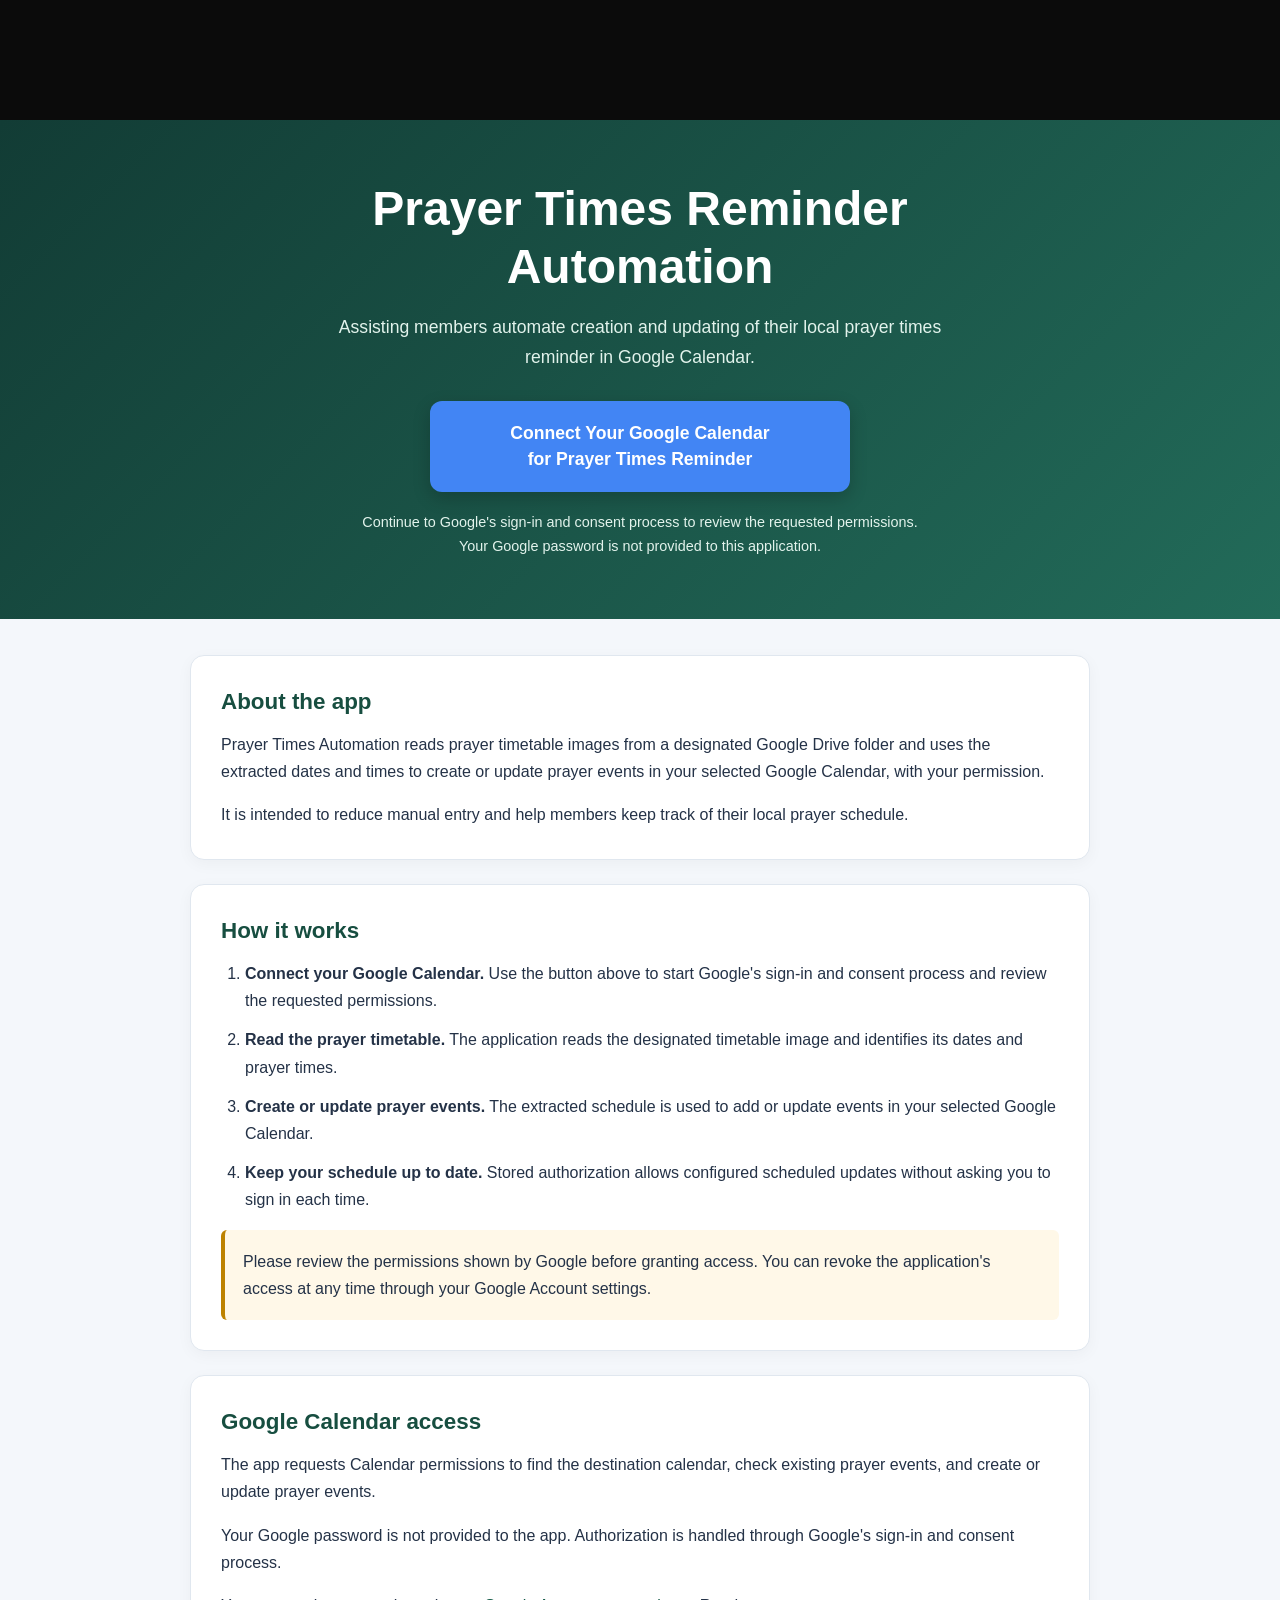
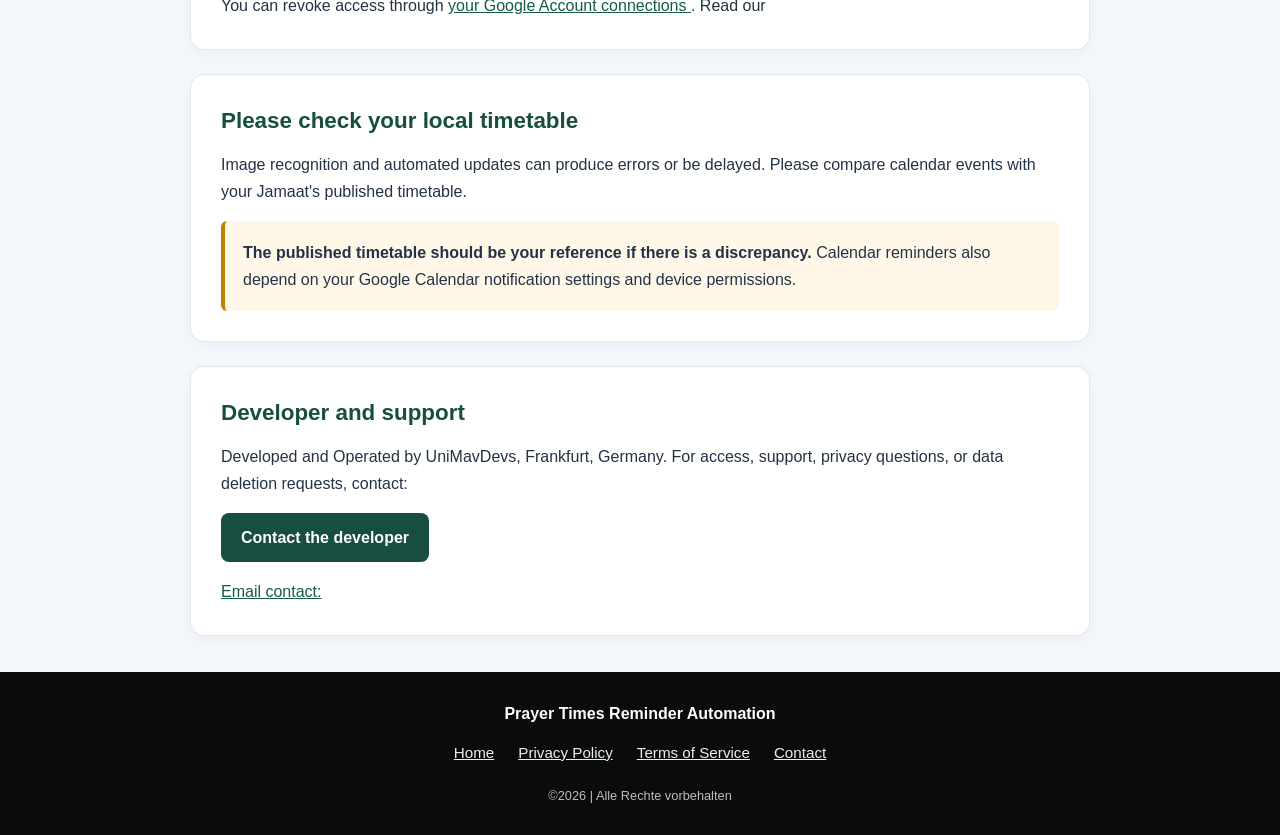
==== index.html @ 065326e6 "Update index.html" ====
<!DOCTYPE html>
<html lang="en">
<head>
  <!-- Google Tag Manager -->
<script>(function(w,d,s,l,i){w[l]=w[l]||[];w[l].push({'gtm.start':
new Date().getTime(),event:'gtm.js'});var f=d.getElementsByTagName(s)[0],
j=d.createElement(s),dl=l!='dataLayer'?'&l='+l:'';j.async=true;j.src=
'https://www.googletagmanager.com/gtm.js?id='+i+dl;f.parentNode.insertBefore(j,f);
})(window,document,'script','dataLayer','GTM-NX9959X5');</script>
<!-- End Google Tag Manager -->
  <!-- Google tag (gtag.js) -->
<script async src="https://www.googletagmanager.com/gtag/js?id=G-6BWE5ZVMV1"></script>
<script>
  window.dataLayer = window.dataLayer || [];
  function gtag(){dataLayer.push(arguments);}
  gtag('js', new Date());

  gtag('config', 'G-6BWE5ZVMV1');
</script>
  <meta charset="UTF-8">
  <meta name="google-site-verification" content="02HtRA6zKpCPKp7ePhOaTb_LLYNVPuCN4PmkBNg9Kcs" />
  <meta name="viewport" content="width=device-width, initial-scale=1">
  <meta
    name="description"
    content="Prayer Times Automation helps Jamaat Ahmadiyya members add prayer timetable events to Google Calendar."
  >

  <title>Prayer Times Reminder Automation</title>

  <style>
    :root {
      --background: #f4f7fb;
      --surface: #ffffff;
      --text: #243247;
      --muted: #586579;
      --green: #174e40;
      --blue: #4285f4;
      --border: #e0e7ef;
    }

    * {
      box-sizing: border-box;
    }

/* Hide header text and logo */
.site-header .header-title,
.site-header .header-logo {
    visibility: hidden !important;
}
    
    body {
      margin: 0;
      min-height: 100vh;
      display: flex;
      flex-direction: column;
      background: var(--background);
      color: var(--text);
      font-family: Arial, Helvetica, sans-serif;
      line-height: 1.7;
    }

    a {
      color: #155b48;
      overflow-wrap: anywhere;
    }

    a:hover {
      text-decoration-thickness: 2px;
    }

    a:focus-visible {
      outline: 3px solid #bd8200;
      outline-offset: 5px;
    }

    .skip-link {
      position: absolute;
      top: -100px;
      left: 16px;
      z-index: 10;
      padding: 10px 16px;
      background: white;
      color: black;
    }

    .skip-link:focus {
      top: 12px;
    }

    /* Organization header */
    .site-header {
      width: 100%;
      background: #0b0b0b;
      color: white;
      box-sizing: border-box;
    }

    .header-inner {
      width: 100%;
      max-width: 1100px;
      min-height: 120px;
      margin: 0 auto;
      padding: 24px;
      box-sizing: border-box;
      display: flex;
      align-items: center;
      gap: 20px;
    }

    .header-logo {
      display: block;
      max-width: 75%;
      height: auto;
      max-height: 57px;
      object-fit: contain;
      flex-shrink: 0;
    }

    .header-title {
      flex: 1;
      min-width: 0;
      font-size: clamp(1.15rem, 3vw, 1.75rem);
      font-weight: 600;
      line-height: 1.25;
      white-space: normal;
      overflow-wrap: anywhere;
    }

    /* Mobile header: logo and title side by side */
@media (max-width: 480px) {
  .header-inner {
    display: flex;
    flex-direction: row;
    flex-wrap: nowrap;
    align-items: center;
    justify-content: flex-start;
    width: 100%;
    max-width: 100%;
    min-height: 90px;
    margin: 0 auto;
    padding: 12px 8px;
    box-sizing: border-box;
    gap: 10px;
  }

.header-logo {
  display: block;
  flex: 0 1 37%;
  min-width: 0;
  max-width: 320px;
  height: auto;
  max-height: 148px;
  margin: 0;
  object-fit: contain;
  object-position: left center;
}


  .header-title {
    flex: 1 1 0;
    width: auto;
    min-width: 0;
    margin: 0;
    padding: 0;
    font-size: clamp(17px, 3.3vw, 15px);
    font-weight: 600;
    line-height: 1.3;
    text-align: left;
    white-space: normal;
    overflow-wrap: anywhere;
  }
}

    
    main {
      flex: 1;
      width: 100%;
    }

    /* App introduction and connection button */
    .hero {
      padding: 60px 20px;
      text-align: center;
      color: white;
      background: linear-gradient(135deg, #123c35, #226b59);
    }

    .hero-inner {
      max-width: 760px;
      margin: 0 auto;
    }

    .hero h1 {
      margin: 0 0 18px;
      font-size: clamp(2rem, 6vw, 3rem);
      line-height: 1.2;
    }

    .hero-description {
      max-width: 650px;
      margin: 0 auto 28px;
      font-size: 1.1rem;
      color: #e2f3ec;
    }

    .connect-btn {
      display: inline-block;
      width: min(420px, 100%);
      padding: 19px 24px;
      border-radius: 12px;
      background: var(--blue);
      color: white;
      font-size: 1.1rem;
      font-weight: bold;
      line-height: 1.5;
      text-decoration: none;
      box-shadow: 0 6px 18px rgb(0 0 0 / 20%);
      transition: background 0.2s ease, transform 0.2s ease;
    }

    .connect-btn:hover {
      background: #3367d6;
      transform: translateY(-2px);
    }

    .connection-note {
      max-width: 580px;
      margin: 18px auto 0;
      font-size: 0.9rem;
      color: #e2f3ec;
    }

    .hero-links {
      margin: 12px 0 0;
      display: flex;
      flex-wrap: wrap;
      justify-content: center;
      gap: 10px 24px;
    }

    .hero-links a {
      color: white;
      font-size: 0.9rem;
    }

    /* App information */
    .content {
      width: min(940px, 100%);
      margin: 0 auto;
      padding: 36px 20px;
    }

    .info-card {
      margin-bottom: 24px;
      padding: 30px;
      background: var(--surface);
      border: 1px solid var(--border);
      border-radius: 14px;
      box-shadow: 0 4px 16px rgb(0 0 0 / 4%);
    }

    .info-card:last-child {
      margin-bottom: 0;
    }

    h2 {
      margin: 0 0 14px;
      color: var(--green);
      font-size: 1.4rem;
      line-height: 1.4;
    }

    p {
      margin: 0 0 16px;
    }

    p:last-child {
      margin-bottom: 0;
    }

    ol,
    ul {
      padding-left: 24px;
      margin: 0 0 16px;
    }

    li {
      margin-bottom: 12px;
    }

    li:last-child {
      margin-bottom: 0;
    }

    .notice {
      padding: 18px;
      border-left: 4px solid #bd8200;
      border-radius: 6px;
      background: #fff8e8;
    }

    .support-btn {
      display: inline-block;
      margin-bottom: 16px;
      padding: 11px 20px;
      border-radius: 8px;
      background: var(--green);
      color: white;
      font-weight: bold;
      text-decoration: none;
    }

    .support-btn:hover {
      background: #103c31;
    }

    /* Single combined footer */
    .site-footer {
      width: 100%;
      padding: 28px 20px;
      background: #0b0b0b;
      color: #bdbdbd;
      text-align: center;
    }

    .footer-inner {
      max-width: 1100px;
      margin: 0 auto;
    }

    .footer-app-name {
      margin: 0 0 12px;
      color: white;
      font-weight: bold;
    }

    .footer-links {
      display: flex;
      flex-wrap: wrap;
      justify-content: center;
      gap: 10px 24px;
      margin-bottom: 20px;
    }

    .footer-links a {
      color: #e2f3ec;
      font-size: 0.95rem;
    }

    .footer-text {
      margin: 0;
      font-size: 0.8rem;
    }

    @media (max-width: 480px) {
      .header-inner {
        min-height: 100px;
        padding: 20px 16px;
        gap: 14px;
      }

      .header-logo {
        height: 58px;
        max-width: 37%;
      }

      .hero {
        padding: 42px 20px;
      }

      .content {
        padding: 24px 16px;
      }

      .info-card {
        padding: 22px;
      }

      .connect-btn {
        font-size: 1rem;
        padding: 17px 18px;
      }
    }

    @media (prefers-reduced-motion: reduce) {
      .connect-btn {
        transition: none;
      }

      .connect-btn:hover {
        transform: none;
      }
    }
  </style>
</head>

<body>
<!-- Google Tag Manager (noscript) -->
<noscript><iframe src="https://www.googletagmanager.com/ns.html?id=GTM-NX9959X5"
height="0" width="0" style="display:none;visibility:hidden"></iframe></noscript>
<!-- End Google Tag Manager (noscript) -->
  
  <a class="skip-link" href="#main-content">Skip to main content</a>

  <!-- ORGANIZATION HEADER -->
  <header class="site-header">
    <div class="header-inner">
      <img src="https://akprj.github.io/PrayerTimesAutomation/images/logo.png"
     alt="Ahmadiyya Muslim Jamaat Deutschland KdöR logo"
     class="header-logo">

      <div class="header-title">
        Ahmadiyya Muslim Jamaat<br>
        Deutschland Kdör
      </div>
    </div>
  </header>

  <main id="main-content">

    <!-- APP TITLE AND GOOGLE CONNECTION -->
    <section class="hero" aria-labelledby="app-title">
      <div class="hero-inner">
        <h1 id="app-title">Prayer Times Reminder Automation</h1>

        <p class="hero-description">
          Assisting  members automate creation and updating of their local prayer
          times reminder in Google Calendar.
        </p>

 <a href="https://prayertimingsautomation.onrender.com/connect_google"       
 class="connect-btn">
          Connect Your Google Calendar<br>
          for Prayer Times Reminder
        </a>

        <p class="connection-note">
          Continue to Google's sign-in and consent process to review
          the requested permissions. Your Google password is not
          provided to this application.
        </p>
      </div>
    </section>

    <!-- APPLICATION DETAILS -->
    <div class="content">

      <section class="info-card" aria-labelledby="about-title">
        <h2 id="about-title">About the app</h2>

        <p>
          Prayer Times Automation reads prayer timetable images from
          a designated Google Drive folder and uses the extracted
          dates and times to create or update prayer events in your
          selected Google Calendar, with your permission.
        </p>

        <p>
          It is intended to reduce manual entry and help members keep
          track of their local prayer schedule.
        </p>
      </section>

      <section class="info-card" aria-labelledby="how-title">
        <h2 id="how-title">How it works</h2>

        <ol>
          <li>
            <strong>Connect your Google Calendar.</strong>
            Use the button above to start Google's sign-in and
            consent process and review the requested permissions.
          </li>

          <li>
            <strong>Read the prayer timetable.</strong>
            The application reads the designated timetable image
            and identifies its dates and prayer times.
          </li>

          <li>
            <strong>Create or update prayer events.</strong>
            The extracted schedule is used to add or update events
            in your selected Google Calendar.
          </li>

          <li>
            <strong>Keep your schedule up to date.</strong>
            Stored authorization allows configured scheduled updates
            without asking you to sign in each time.
          </li>
        </ol>

        <p class="notice">
          Please review the permissions shown by Google before
          granting access. You can revoke the application's access
          at any time through your Google Account settings.
        </p>
      </section>

      <section class="info-card" aria-labelledby="access-title">
        <h2 id="access-title">Google Calendar access</h2>

        <p>
          The app requests Calendar permissions to find the
          destination calendar, check existing prayer events, and
          create or update prayer events.
        </p>

        <p>
          Your Google password is not provided to the app.
          Authorization is handled through Google's sign-in and
          consent process.
        </p>

        <p>
          You can revoke access through
          <a href="https://myaccount.google.com/connections">
            your Google Account connections
          </a>.
          Read our
        </p>
      </section>

      <section class="info-card" aria-labelledby="check-title">
        <h2 id="check-title">Please check your local timetable</h2>

        <p>
          Image recognition and automated updates can produce errors
          or be delayed. Please compare calendar events with your
          Jamaat's published timetable.
        </p>

        <p class="notice">
          <strong>
            The published timetable should be your reference if
            there is a discrepancy.
          </strong>
          Calendar reminders also depend on your Google Calendar
          notification settings and device permissions.
        </p>
      </section>

      <section class="info-card" aria-labelledby="support-title">
        <h2 id="support-title">Developer and support</h2>

        <p>
          Developed and Operated by UniMavDevs, Frankfurt, Germany. For access, support, privacy
          questions, or data deletion requests, contact:
        </p>

        <a
          class="support-btn"
          href="mailto:"
        >
          Contact the developer
        </a>

        <p>
          <a href="mailto:">
            Email contact: 
          </a>
        </p>
      </section>

    </div>
  </main>

  <!-- COMBINED FOOTER -->
  <footer class="site-footer">
    <div class="footer-inner">
      <p class="footer-app-name">Prayer Times Reminder Automation</p>

      <nav class="footer-links" aria-label="Footer navigation">
        <a href="https://akprj.github.io/PrayerTimesAutomation/">Home</a>
        
        <a href="https://akprj.github.io/PrayerTimesAutomation/privacy.html">
          Privacy Policy
        </a>
        <a href="https://akprj.github.io/PrayerTimesAutomation/terms.html">
          Terms of Service
        </a>
        <a href="mailto:">Contact</a>
      </nav>

      <p class="footer-text">
        &copy;<span id="current-year"></span> <!--|
        Ahmadiyya Muslim Jamaat Deutschland Kdör -->| 
        Alle Rechte vorbehalten
      </p>
    </div>
  </footer>
  <script>
    document.getElementById("current-year").textContent =
      new Date().getFullYear();
  </script>
</body>
</html>
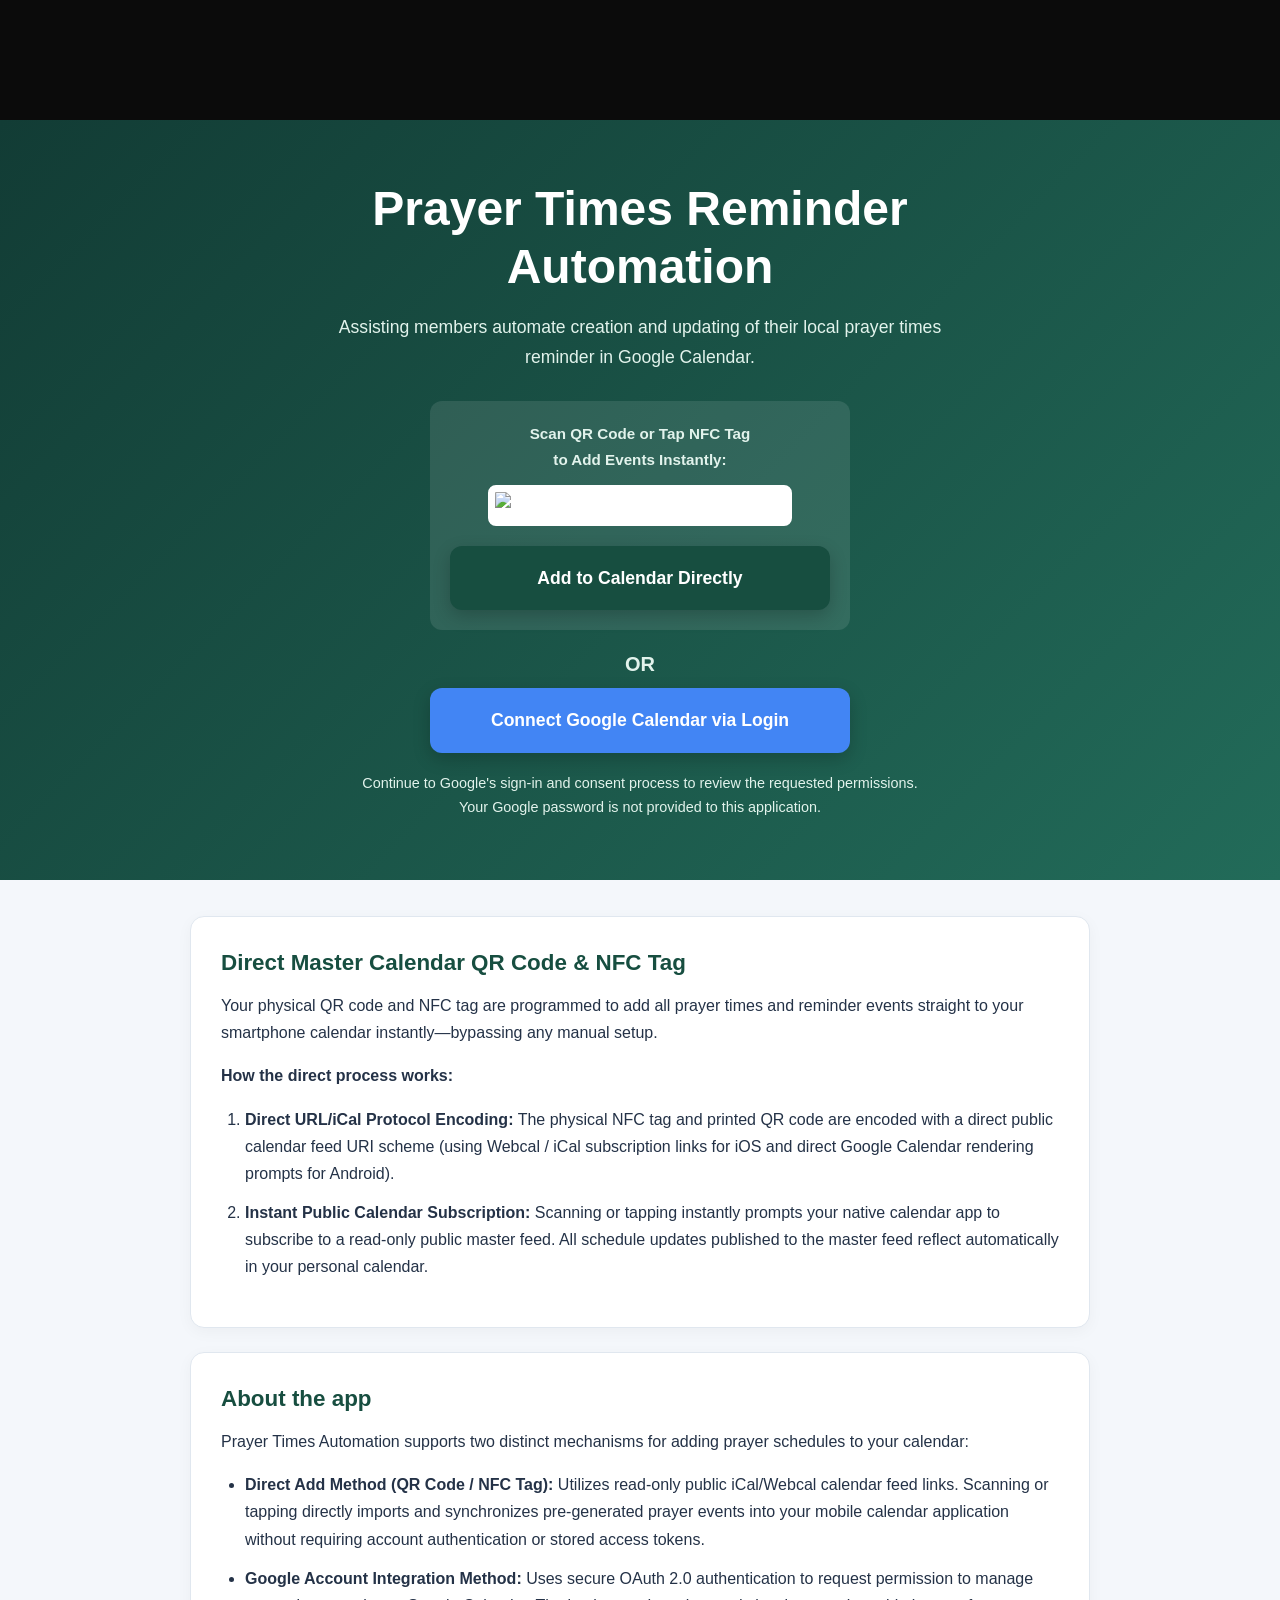
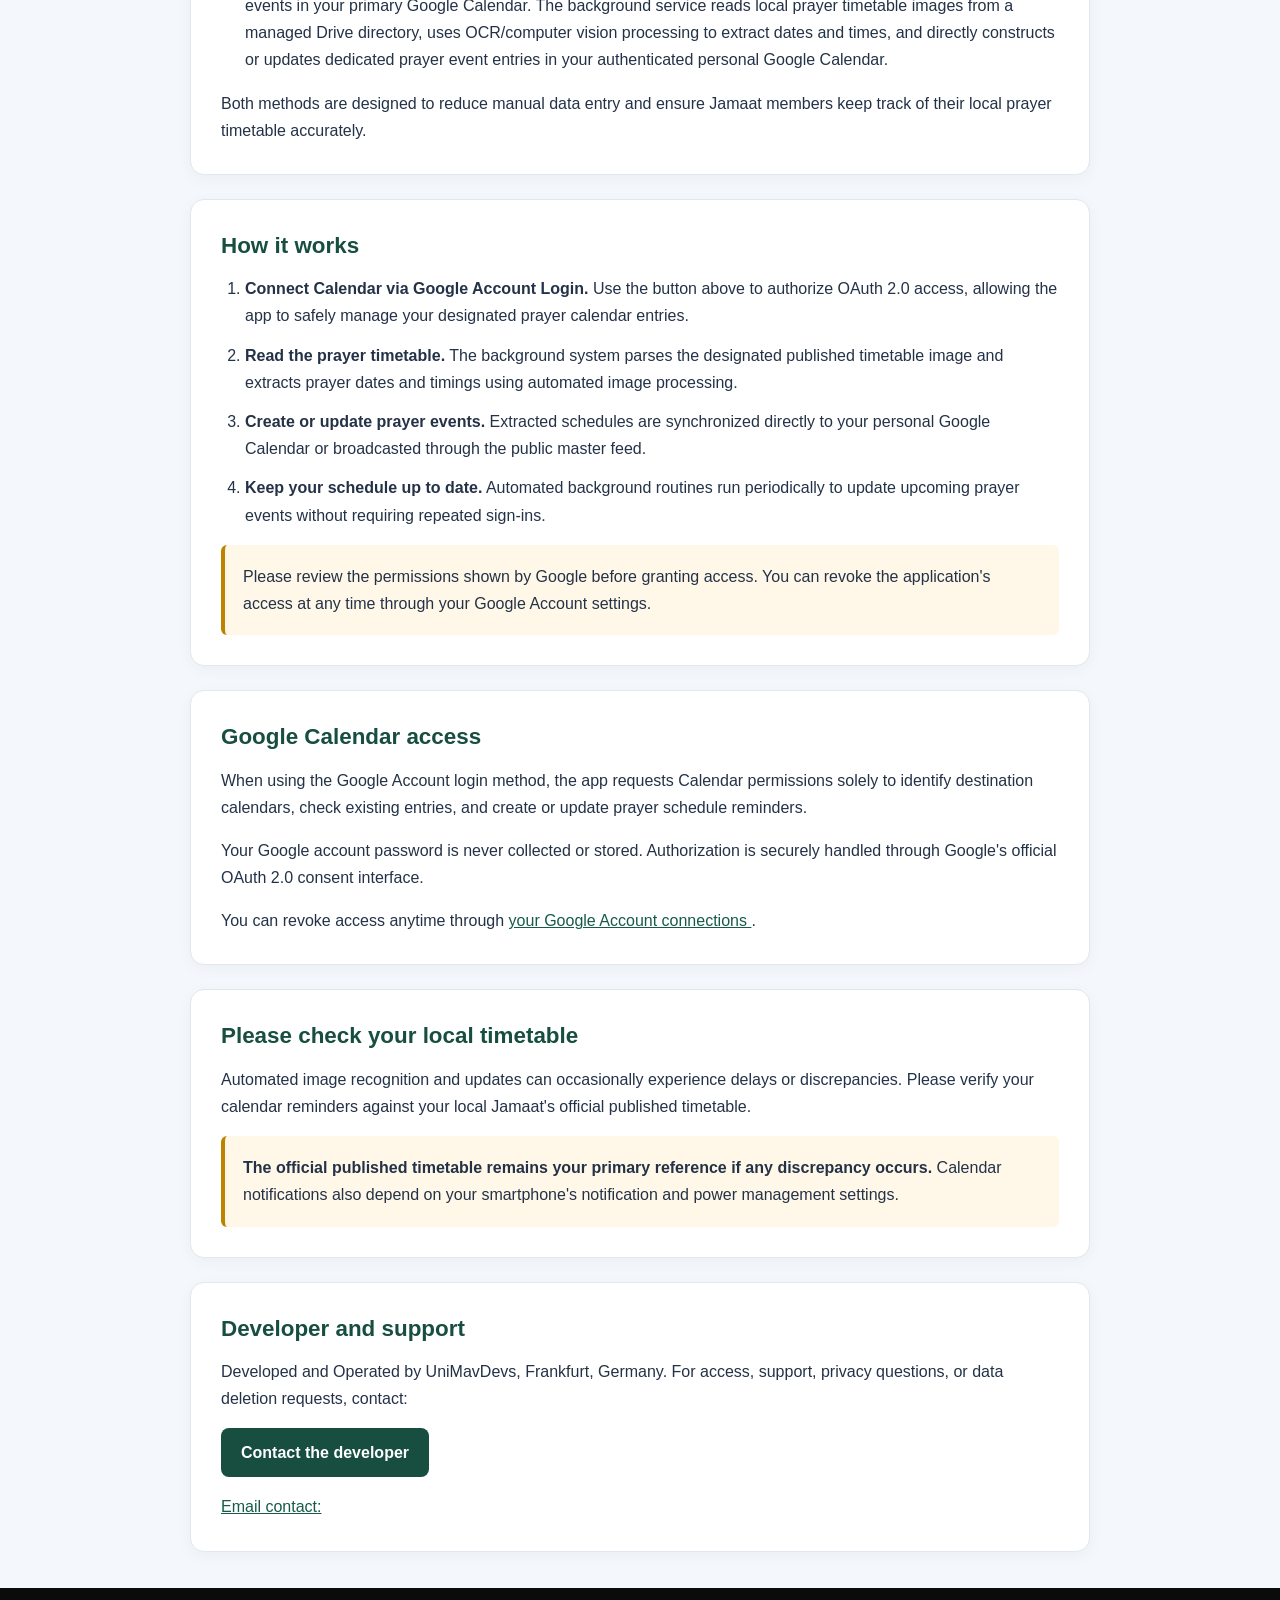
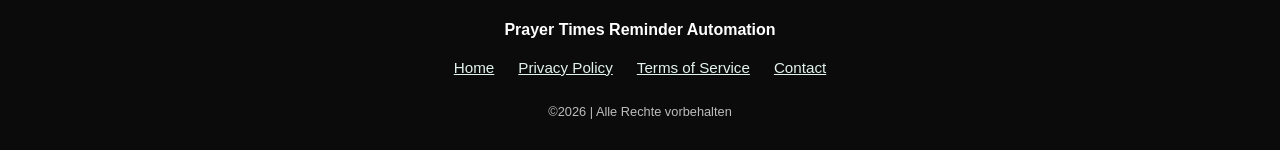
==== commit 97b6c4ba: "project changes" ====
--- a/index.html
+++ b/index.html
@@ -394,6 +394,9 @@
   </style>
 </head>
 
+
+
+
 <body>
 <!-- Google Tag Manager (noscript) -->
 <noscript><iframe src="https://www.googletagmanager.com/ns.html?id=GTM-NX9959X5"
@@ -416,7 +419,10 @@
     </div>
   </header>
 
-  <main id="main-content">
+
+
+
+<main id="main-content">
 
     <!-- APP TITLE AND GOOGLE CONNECTION -->
     <section class="hero" aria-labelledby="app-title">
@@ -424,14 +430,34 @@
         <h1 id="app-title">Prayer Times Reminder Automation</h1>
 
         <p class="hero-description">
-          Assisting  members automate creation and updating of their local prayer
+          Assisting members automate creation and updating of their local prayer
           times reminder in Google Calendar.
         </p>
 
- <a href="https://prayertimingsautomation.onrender.com/connect_google"       
- class="connect-btn">
-          Connect Your Google Calendar<br>
-          for Prayer Times Reminder
+        <!-- QR Code / NFC Tag & Direct Add Button -->
+        <div style="background: rgba(255, 255, 255, 0.1); padding: 20px; border-radius: 12px; margin: 20px auto; max-width: 420px;">
+          <p style="color: #e2f3ec; font-size: 0.95rem; margin-bottom: 12px; font-weight: bold;">
+            Scan QR Code or Tap NFC Tag <br>to Add Events Instantly:
+          </p>
+          <img src="https://api.qrserver.com/v1/create-qr-code/?size=160x160&data=https://calendar.google.com/calendar/render?cid=65f778738493e607fa239b0dfa04feec949967a498235db007174fc672e0ffae@group.calendar.google.com" 
+               alt="Direct Calendar Subscription QR Code" 
+               style="border: 3px solid white; border-radius: 8px; padding: 4px; background: white; display: inline-block; margin-bottom: 10px;">
+          <div style="margin-top: 10px;">
+            <a href="https://calendar.google.com/calendar/render?cid=65f778738493e607fa239b0dfa04feec949967a498235db007174fc672e0ffae@group.calendar.google.com" 
+               target="_blank" 
+               rel="noopener" 
+               class="connect-btn" 
+               style="background: var(--green); display: inline-block; width: 100%; box-sizing: border-box; text-decoration: none;">
+              Add to Calendar Directly
+            </a>
+          </div>
+        </div>
+
+<h2 style="color: #e2f3ec; font-size: 1.25rem; margin-top: 20px; margin-bottom: 10px;"> OR </h2>
+        <!-- Google Account Login Connection Button -->
+        <a href="https://prayertimingsautomation.onrender.com/connect_google" 
+           class="connect-btn">
+          Connect Google Calendar via Login
         </a>
 
         <p class="connection-note">
@@ -445,19 +471,45 @@
     <!-- APPLICATION DETAILS -->
     <div class="content">
 
+      <!-- MASTER CALENDAR DIRECT QR CODE & NFC TAG EXPLANATION -->
+      <section class="info-card" aria-labelledby="nfc-qr-title">
+        <h2 id="nfc-qr-title">Direct Master Calendar QR Code & NFC Tag</h2>
+
+        <p>
+          Your physical QR code and NFC tag are programmed to add all prayer times and reminder events straight to your smartphone calendar instantly—bypassing any manual setup.
+        </p>
+
+        <p>
+          <strong>How the direct process works:</strong>
+        </p>
+        <ol>
+          <li>
+            <strong>Direct URL/iCal Protocol Encoding:</strong> The physical NFC tag and printed QR code are encoded with a direct public calendar feed URI scheme (using Webcal / iCal subscription links for iOS and direct Google Calendar rendering prompts for Android).
+          </li>
+          <li>
+            <strong>Instant Public Calendar Subscription:</strong> Scanning or tapping instantly prompts your native calendar app to subscribe to a read-only public master feed. All schedule updates published to the master feed reflect automatically in your personal calendar.
+          </li>
+        </ol>
+      </section>
+
       <section class="info-card" aria-labelledby="about-title">
         <h2 id="about-title">About the app</h2>
 
         <p>
-          Prayer Times Automation reads prayer timetable images from
-          a designated Google Drive folder and uses the extracted
-          dates and times to create or update prayer events in your
-          selected Google Calendar, with your permission.
-        </p>
-
-        <p>
-          It is intended to reduce manual entry and help members keep
-          track of their local prayer schedule.
+          Prayer Times Automation supports two distinct mechanisms for adding prayer schedules to your calendar:
+        </p>
+
+        <ul>
+          <li>
+            <strong>Direct Add Method (QR Code / NFC Tag):</strong> Utilizes read-only public iCal/Webcal calendar feed links. Scanning or tapping directly imports and synchronizes pre-generated prayer events into your mobile calendar application without requiring account authentication or stored access tokens.
+          </li>
+          <li>
+            <strong>Google Account Integration Method:</strong> Uses secure OAuth 2.0 authentication to request permission to manage events in your primary Google Calendar. The background service reads local prayer timetable images from a managed Drive directory, uses OCR/computer vision processing to extract dates and times, and directly constructs or updates dedicated prayer event entries in your authenticated personal Google Calendar.
+          </li>
+        </ul>
+
+        <p>
+          Both methods are designed to reduce manual data entry and ensure Jamaat members keep track of their local prayer timetable accurately.
         </p>
       </section>
 
@@ -466,27 +518,23 @@
 
         <ol>
           <li>
-            <strong>Connect your Google Calendar.</strong>
-            Use the button above to start Google's sign-in and
-            consent process and review the requested permissions.
+            <strong>Connect Calendar via Google Account Login.</strong>
+            Use the button above to authorize OAuth 2.0 access, allowing the app to safely manage your designated prayer calendar entries.
           </li>
 
           <li>
             <strong>Read the prayer timetable.</strong>
-            The application reads the designated timetable image
-            and identifies its dates and prayer times.
+            The background system parses the designated published timetable image and extracts prayer dates and timings using automated image processing.
           </li>
 
           <li>
             <strong>Create or update prayer events.</strong>
-            The extracted schedule is used to add or update events
-            in your selected Google Calendar.
+            Extracted schedules are synchronized directly to your personal Google Calendar or broadcasted through the public master feed.
           </li>
 
           <li>
             <strong>Keep your schedule up to date.</strong>
-            Stored authorization allows configured scheduled updates
-            without asking you to sign in each time.
+            Automated background routines run periodically to update upcoming prayer events without requiring repeated sign-ins.
           </li>
         </ol>
 
@@ -501,23 +549,19 @@
         <h2 id="access-title">Google Calendar access</h2>
 
         <p>
-          The app requests Calendar permissions to find the
-          destination calendar, check existing prayer events, and
-          create or update prayer events.
-        </p>
-
-        <p>
-          Your Google password is not provided to the app.
-          Authorization is handled through Google's sign-in and
-          consent process.
-        </p>
-
-        <p>
-          You can revoke access through
+          When using the Google Account login method, the app requests Calendar permissions solely to identify destination calendars, check existing entries, and create or update prayer schedule reminders.
+        </p>
+
+        <p>
+          Your Google account password is never collected or stored.
+          Authorization is securely handled through Google's official OAuth 2.0 consent interface.
+        </p>
+
+        <p>
+          You can revoke access anytime through
           <a href="https://myaccount.google.com/connections">
             your Google Account connections
           </a>.
-          Read our
         </p>
       </section>
 
@@ -525,18 +569,14 @@
         <h2 id="check-title">Please check your local timetable</h2>
 
         <p>
-          Image recognition and automated updates can produce errors
-          or be delayed. Please compare calendar events with your
-          Jamaat's published timetable.
+          Automated image recognition and updates can occasionally experience delays or discrepancies. Please verify your calendar reminders against your local Jamaat's official published timetable.
         </p>
 
         <p class="notice">
           <strong>
-            The published timetable should be your reference if
-            there is a discrepancy.
+            The official published timetable remains your primary reference if any discrepancy occurs.
           </strong>
-          Calendar reminders also depend on your Google Calendar
-          notification settings and device permissions.
+          Calendar notifications also depend on your smartphone's notification and power management settings.
         </p>
       </section>
 
@@ -564,6 +604,18 @@
 
     </div>
   </main>
+  
+
+
+
+
+
+
+
+
+
+
+
 
   <!-- COMBINED FOOTER -->
   <footer class="site-footer">
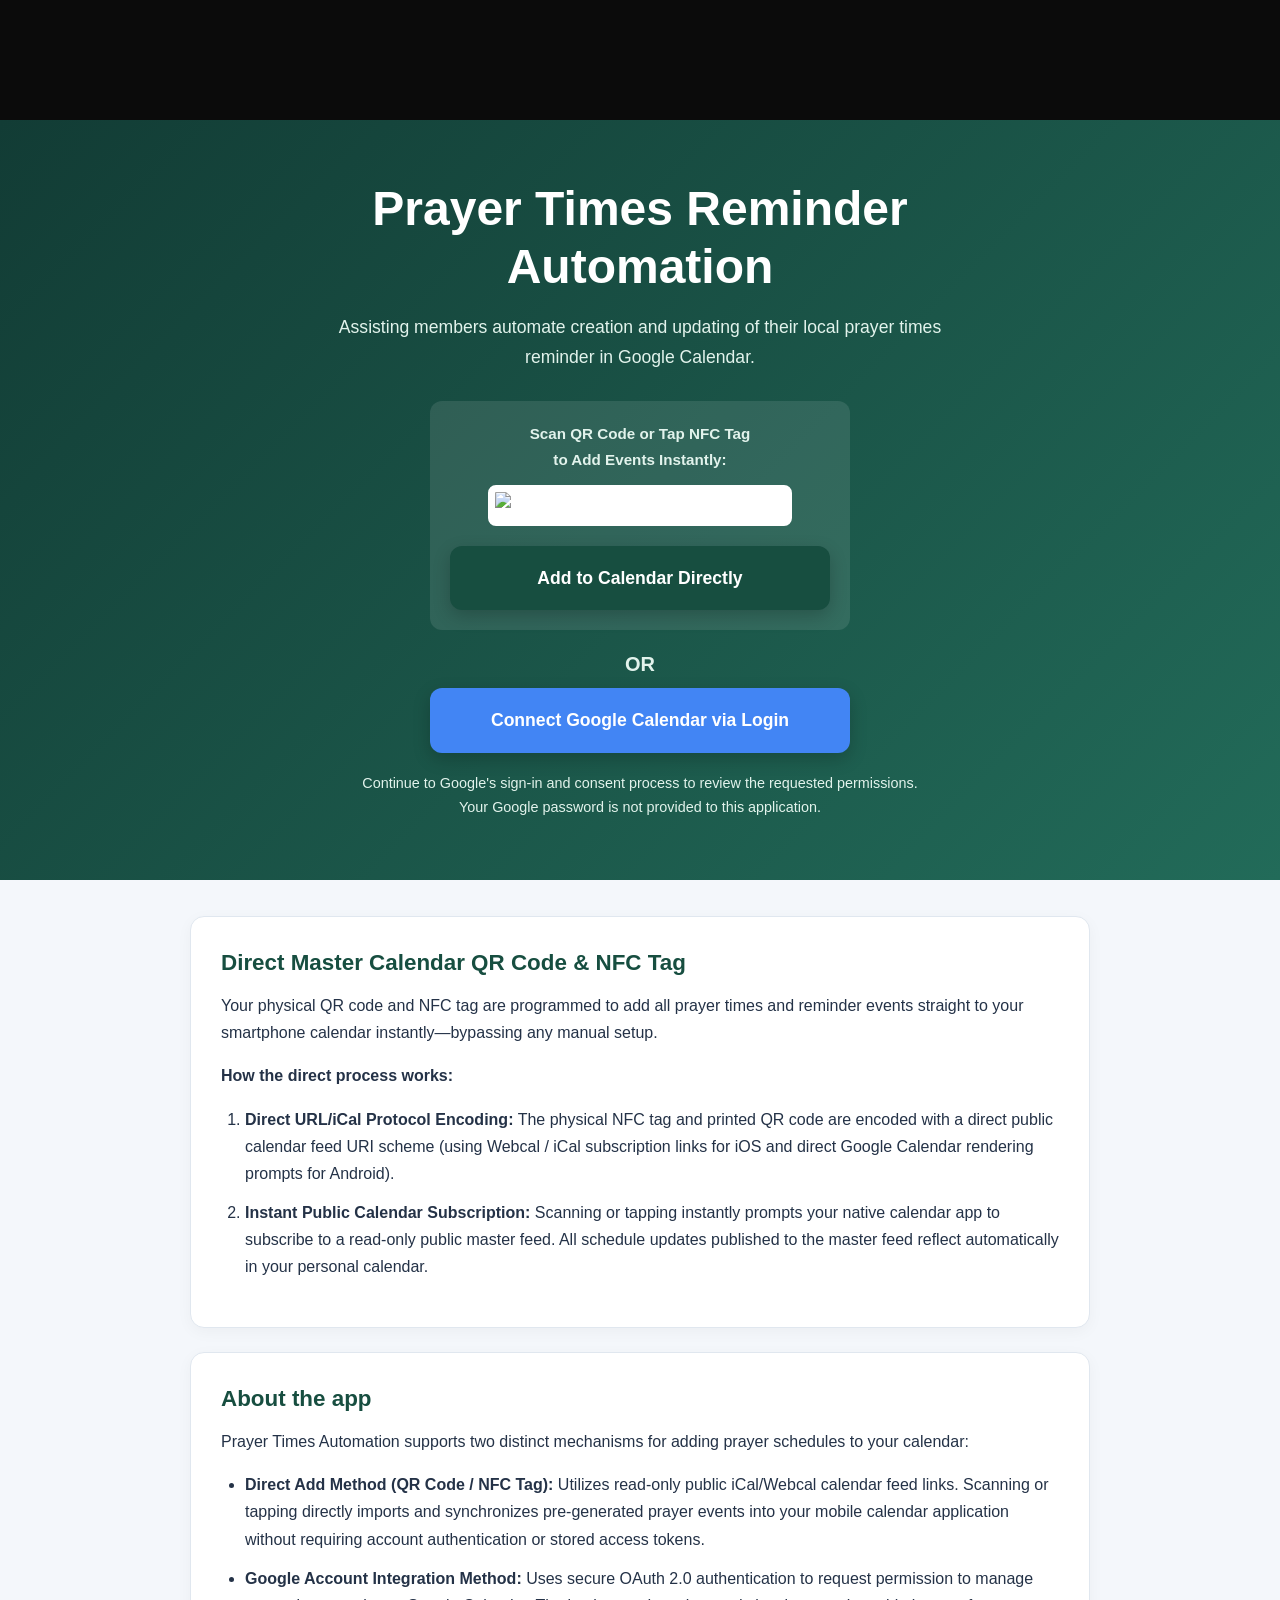
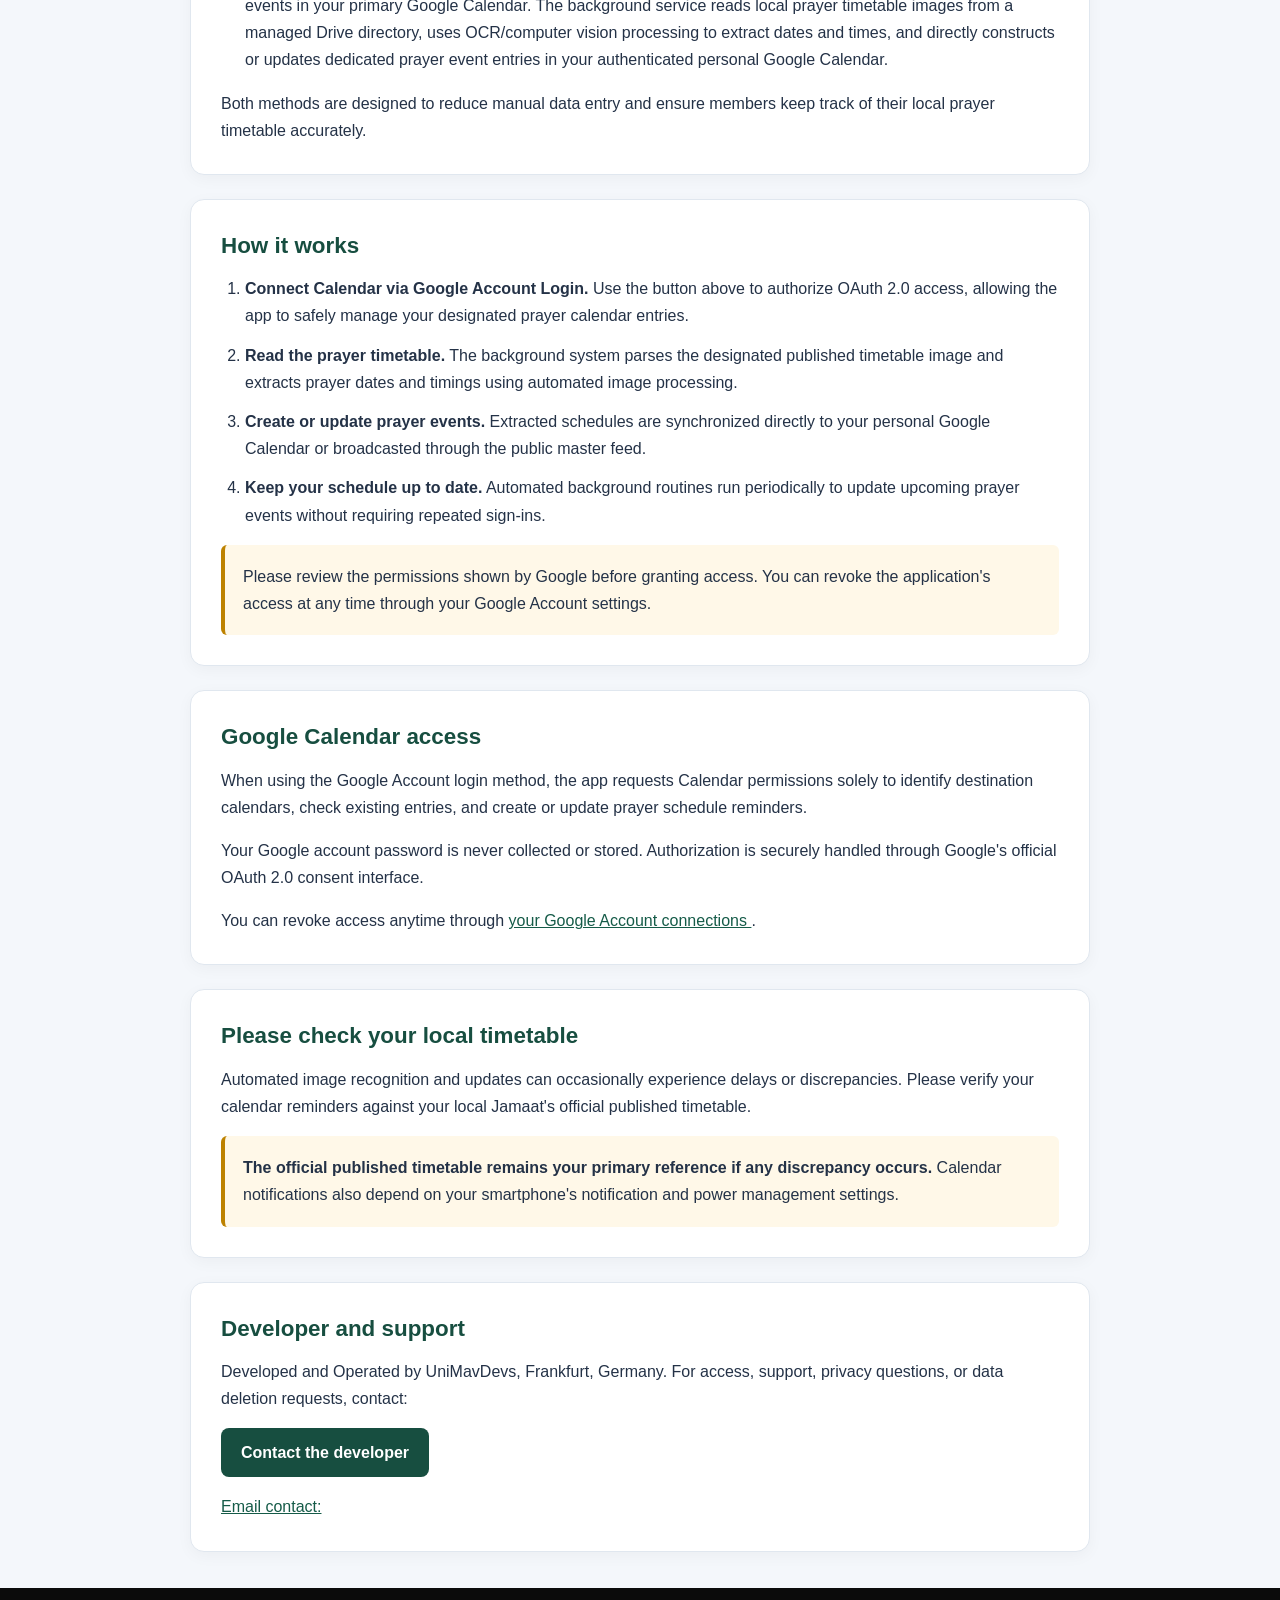
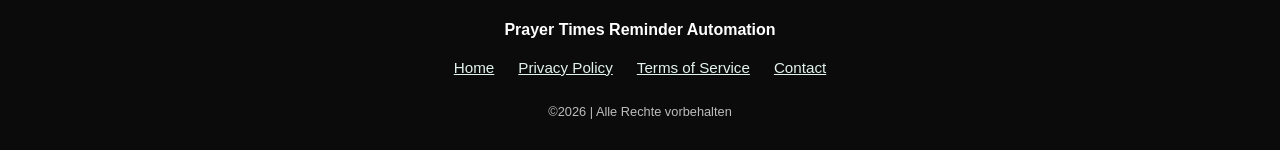
==== commit 6fd2676a: "Merge remote changes into main" ====
--- a/index.html
+++ b/index.html
@@ -22,7 +22,7 @@
   <meta name="viewport" content="width=device-width, initial-scale=1">
   <meta
     name="description"
-    content="Prayer Times Automation helps Jamaat Ahmadiyya members add prayer timetable events to Google Calendar."
+    content="Prayer Times Automation helps members add prayer timetable events to Google Calendar."
   >
 
   <title>Prayer Times Reminder Automation</title>
@@ -509,7 +509,7 @@
         </ul>
 
         <p>
-          Both methods are designed to reduce manual data entry and ensure Jamaat members keep track of their local prayer timetable accurately.
+          Both methods are designed to reduce manual data entry and ensure members keep track of their local prayer timetable accurately.
         </p>
       </section>
 
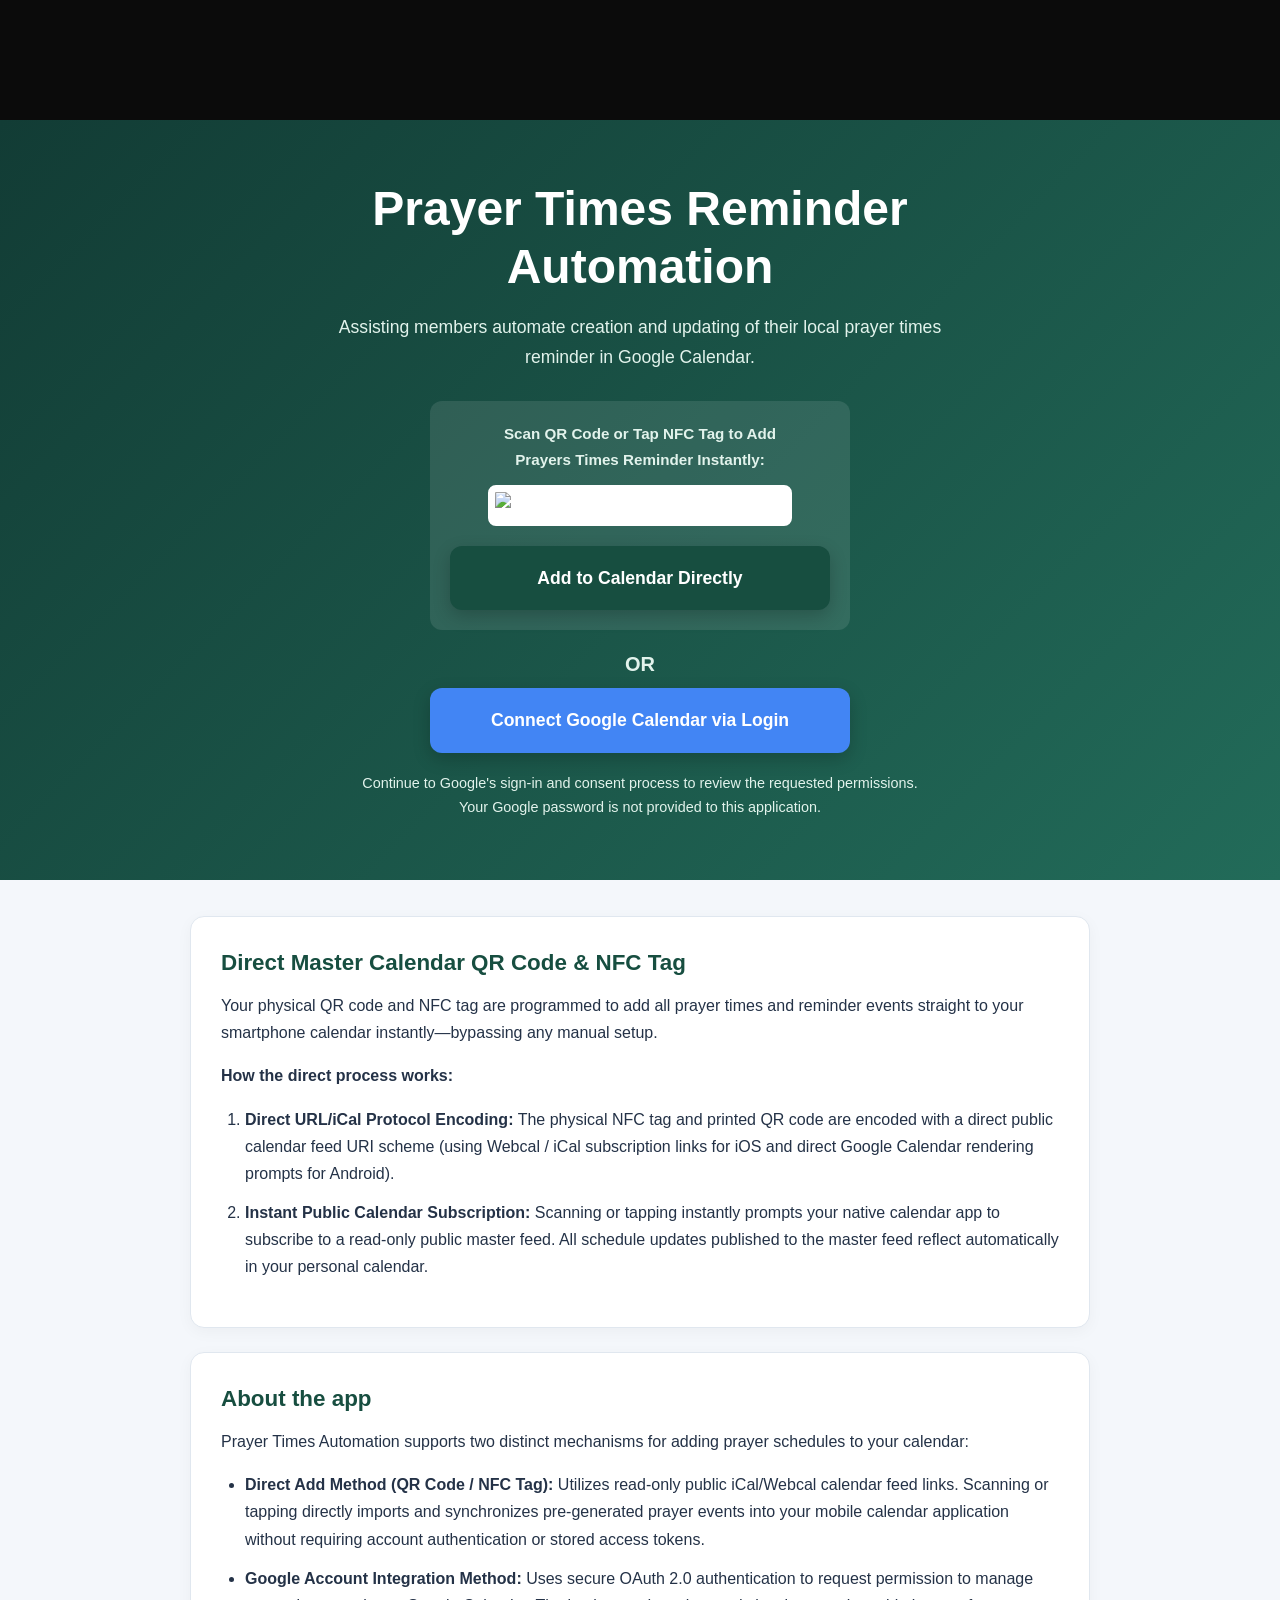
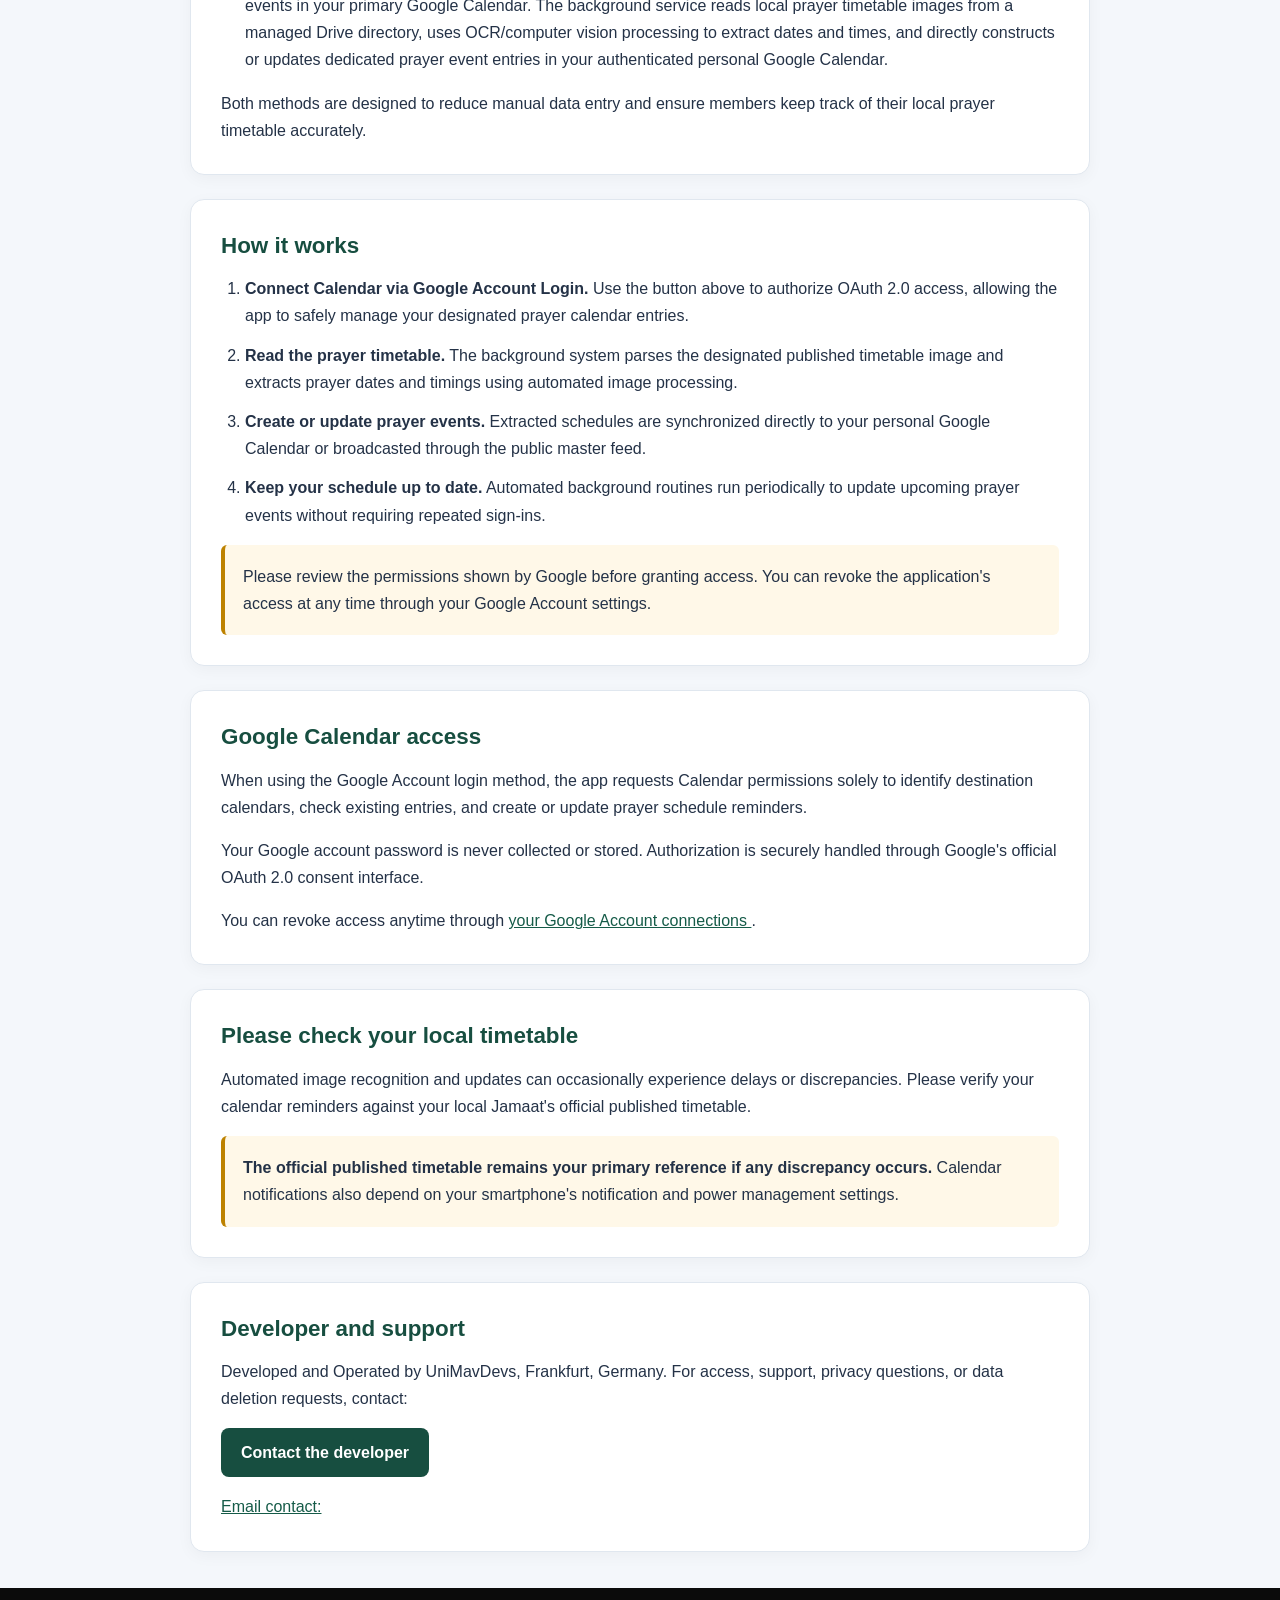
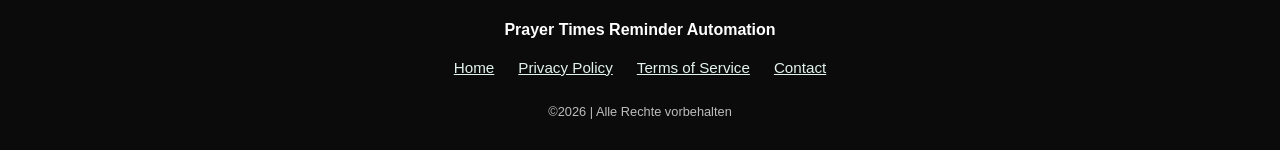
==== commit 8a9e6863: "Project Change Update" ====
--- a/index.html
+++ b/index.html
@@ -437,7 +437,7 @@
         <!-- QR Code / NFC Tag & Direct Add Button -->
         <div style="background: rgba(255, 255, 255, 0.1); padding: 20px; border-radius: 12px; margin: 20px auto; max-width: 420px;">
           <p style="color: #e2f3ec; font-size: 0.95rem; margin-bottom: 12px; font-weight: bold;">
-            Scan QR Code or Tap NFC Tag <br>to Add Events Instantly:
+            Scan QR Code or Tap NFC Tag to Add<br> Prayers Times Reminder Instantly:
           </p>
           <img src="https://api.qrserver.com/v1/create-qr-code/?size=160x160&data=https://calendar.google.com/calendar/render?cid=65f778738493e607fa239b0dfa04feec949967a498235db007174fc672e0ffae@group.calendar.google.com" 
                alt="Direct Calendar Subscription QR Code" 
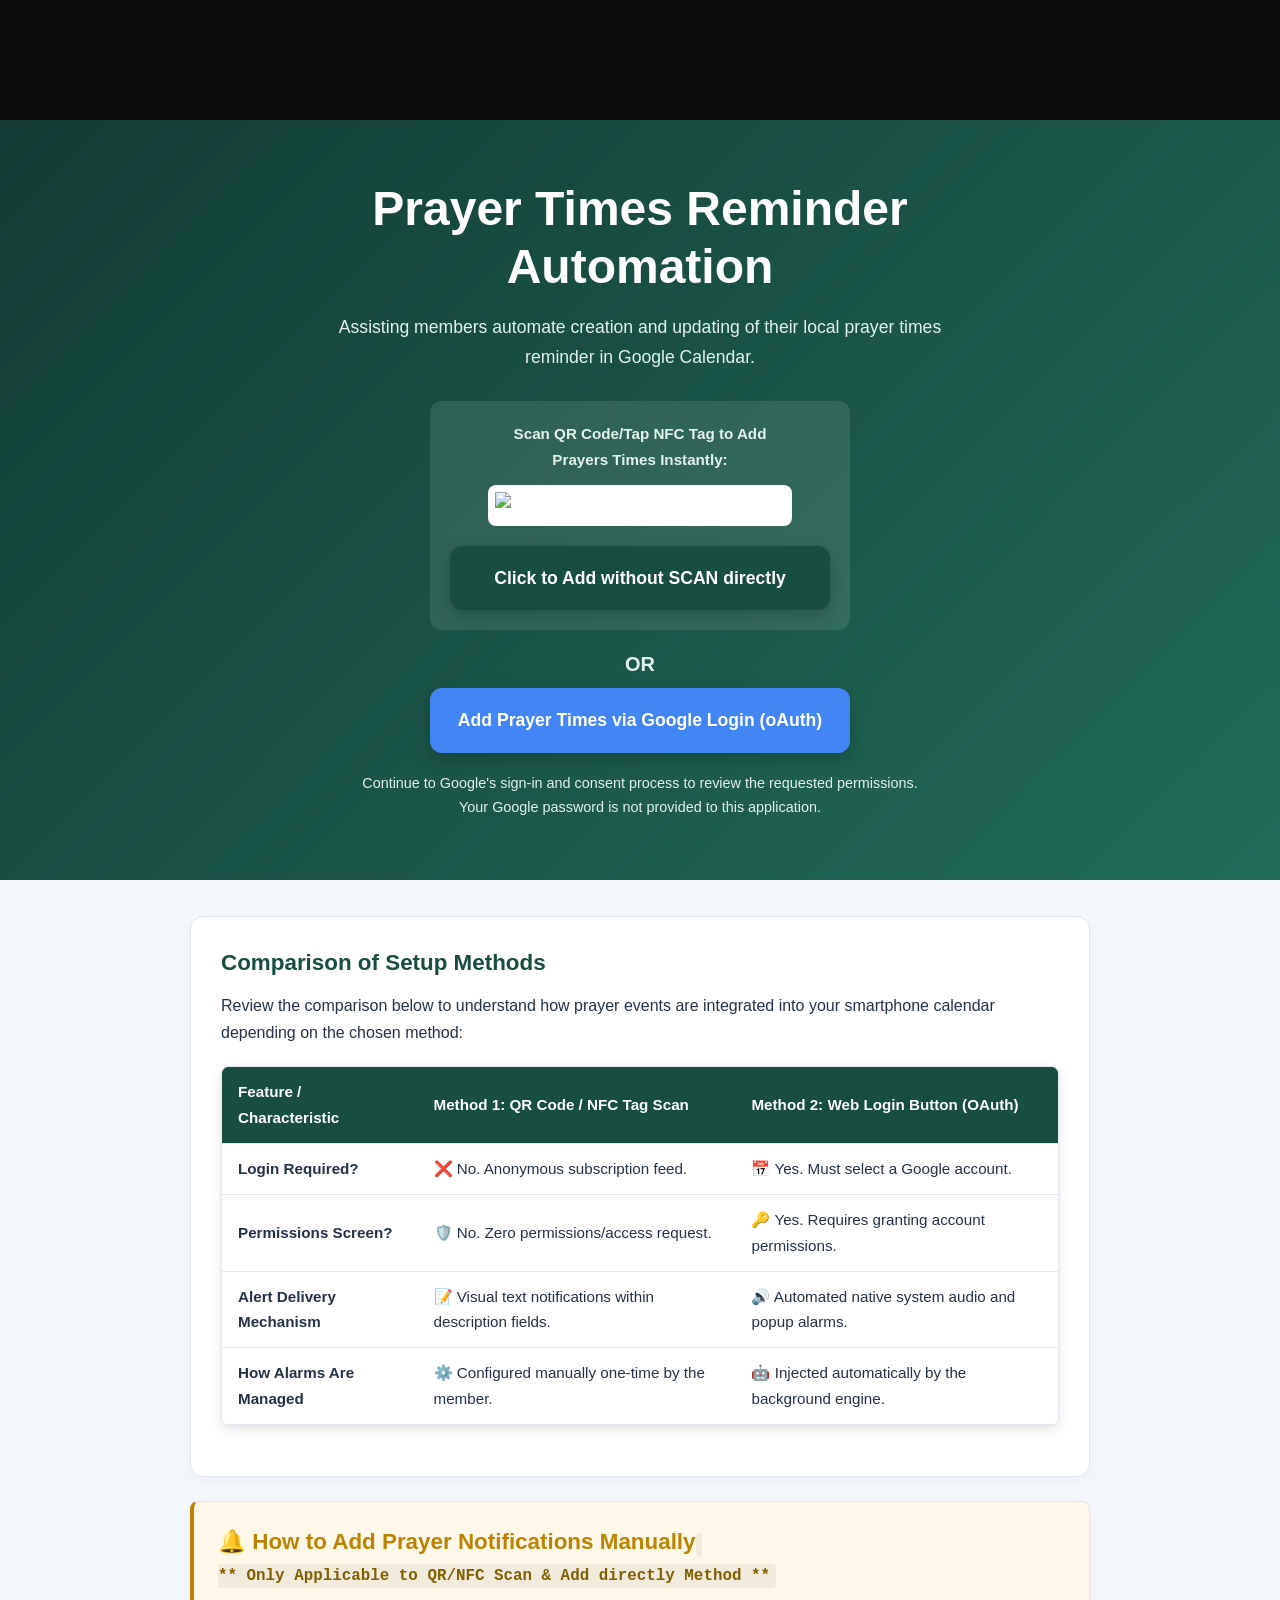
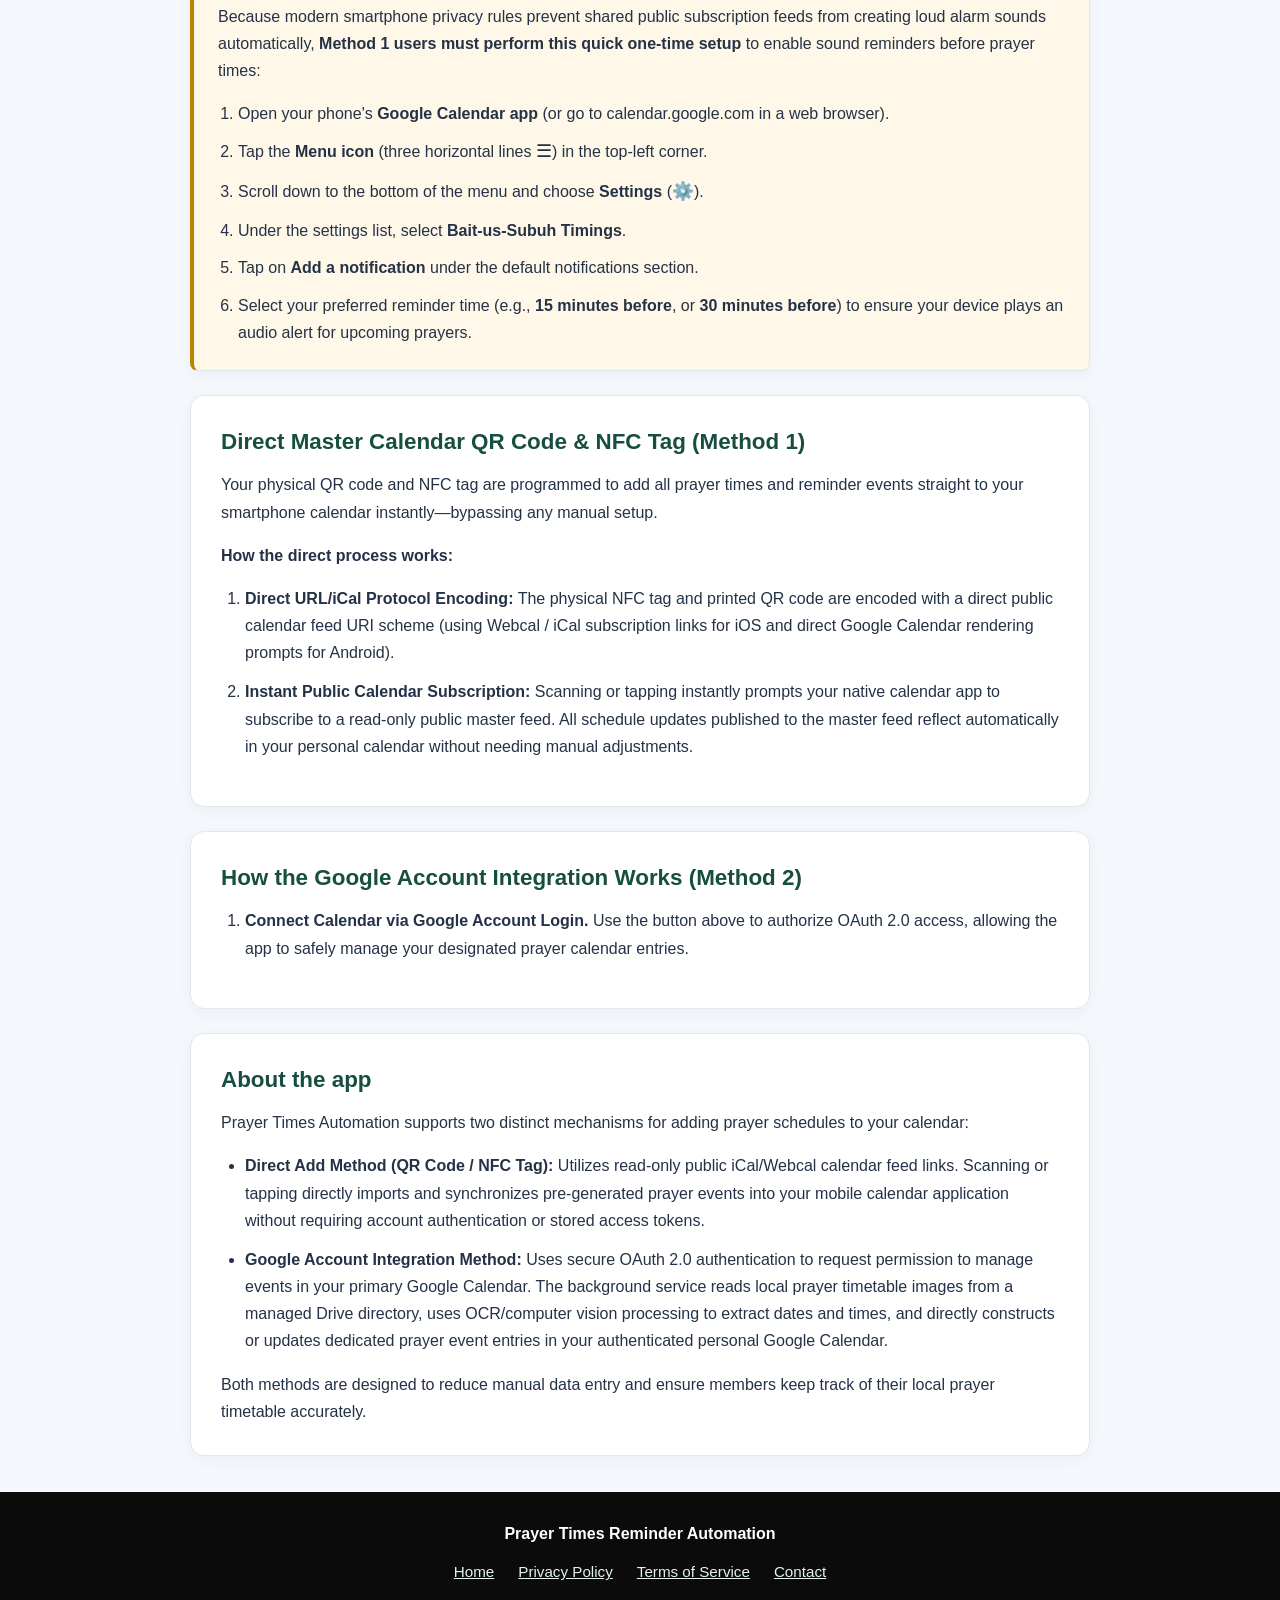
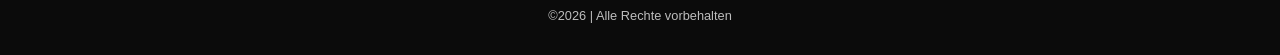
==== commit 3f49495f: "Project Change Update" ====
--- a/index.html
+++ b/index.html
@@ -391,9 +391,52 @@
         transform: none;
       }
     }
+
+
+    /* Comparison Table Styling */
+    .table-container {
+      width: 100%;
+      overflow-x: auto;
+      margin: 30px 0;
+      border-radius: 12px;
+      box-shadow: 0 4px 12px rgba(0,0,0,0.1);
+      background: var(--surface);
+    }
+
+    table {
+      width: 100%;
+      border-collapse: collapse;
+      text-align: left;
+      font-size: 0.95rem;
+      color: var(--text);
+    }
+
+    th, td {
+      padding: 16px;
+      border-bottom: 1px solid var(--border);
+    }
+
+    th {
+      background-color: #174e40;
+      color: white;
+      font-weight: 600;
+    }
+
+    tr:last-child td {
+      border-bottom: none;
+    }
+
+    .badge {
+      background: #e0e7ef;
+      padding: 2px 6px;
+      border-radius: 4px;
+      font-family: monospace;
+      font-size: 0.9em;
+    }
+
+
   </style>
 </head>
-
 
 
 
@@ -420,8 +463,6 @@
   </header>
 
 
-
-
 <main id="main-content">
 
     <!-- APP TITLE AND GOOGLE CONNECTION -->
@@ -437,18 +478,18 @@
         <!-- QR Code / NFC Tag & Direct Add Button -->
         <div style="background: rgba(255, 255, 255, 0.1); padding: 20px; border-radius: 12px; margin: 20px auto; max-width: 420px;">
           <p style="color: #e2f3ec; font-size: 0.95rem; margin-bottom: 12px; font-weight: bold;">
-            Scan QR Code or Tap NFC Tag to Add<br> Prayers Times Reminder Instantly:
+            Scan QR Code/Tap NFC Tag to Add<br> Prayers Times Instantly:
           </p>
           <img src="https://api.qrserver.com/v1/create-qr-code/?size=160x160&data=https://calendar.google.com/calendar/render?cid=65f778738493e607fa239b0dfa04feec949967a498235db007174fc672e0ffae@group.calendar.google.com" 
                alt="Direct Calendar Subscription QR Code" 
                style="border: 3px solid white; border-radius: 8px; padding: 4px; background: white; display: inline-block; margin-bottom: 10px;">
           <div style="margin-top: 10px;">
             <a href="https://calendar.google.com/calendar/render?cid=65f778738493e607fa239b0dfa04feec949967a498235db007174fc672e0ffae@group.calendar.google.com" 
-               target="_blank" 
+               target="_blank"
                rel="noopener" 
                class="connect-btn" 
                style="background: var(--green); display: inline-block; width: 100%; box-sizing: border-box; text-decoration: none;">
-              Add to Calendar Directly
+              Click to Add without SCAN directly
             </a>
           </div>
         </div>
@@ -457,7 +498,7 @@
         <!-- Google Account Login Connection Button -->
         <a href="https://prayertimingsautomation.onrender.com/connect_google" 
            class="connect-btn">
-          Connect Google Calendar via Login
+          Add Prayer Times via Google Login (oAuth)
         </a>
 
         <p class="connection-note">
@@ -468,17 +509,86 @@
       </div>
     </section>
 
-    <!-- APPLICATION DETAILS -->
+
+     <!-- APPLICATION DETAILS -->
     <div class="content">
+
+      <!-- NEW SECTION: SETUP METHOD COMPARISON TABLE -->
+      <section class="info-card" aria-labelledby="comparison-title">
+        <h2 id="comparison-title">Comparison of Setup Methods</h2>
+        <p>
+          Review the comparison below to understand how prayer events are integrated into your smartphone calendar depending on the chosen method:
+        </p>
+        
+        <div class="table-container" style="width: 100%; overflow-x: auto; margin: 20px 0; border-radius: 8px; border: 1px solid var(--border);">
+          <table style="width: 100%; border-collapse: collapse; text-align: left; font-size: 0.95rem;">
+            <thead>
+              <tr style="background-color: var(--green); color: white;">
+                <th style="padding: 12px 16px; font-weight: 600;">Feature / Characteristic</th>
+                <th style="padding: 12px 16px; font-weight: 600;">Method 1: QR Code / NFC Tag Scan</th>
+                <th style="padding: 12px 16px; font-weight: 600;">Method 2: Web Login Button (OAuth)</th>
+              </tr>
+            </thead>
+            <tbody>
+              <tr>
+                <td style="padding: 12px 16px; border-bottom: 1px solid var(--border);"><strong>Login Required?</strong></td>
+                <td style="padding: 12px 16px; border-bottom: 1px solid var(--border);">❌ No. Anonymous subscription feed.</td>
+                <td style="padding: 12px 16px; border-bottom: 1px solid var(--border);">📅 Yes. Must select a Google account.</td>
+              </tr>
+              <tr>
+                <td style="padding: 12px 16px; border-bottom: 1px solid var(--border);"><strong>Permissions Screen?</strong></td>
+                <td style="padding: 12px 16px; border-bottom: 1px solid var(--border);">🛡️ No. Zero permissions/access request.</td>
+                <td style="padding: 12px 16px; border-bottom: 1px solid var(--border);">🔑 Yes. Requires granting account permissions.</td>
+              </tr>
+              <tr>
+                <td style="padding: 12px 16px; border-bottom: 1px solid var(--border);"><strong>Alert Delivery Mechanism</strong></td>
+                <td style="padding: 12px 16px; border-bottom: 1px solid var(--border);">📝 Visual text notifications within description fields.</td>
+                <td style="padding: 12px 16px; border-bottom: 1px solid var(--border);">🔊 Automated native system audio and popup alarms.</td>
+              </tr>
+              <tr>
+                <td style="padding: 12px 16px; border-bottom: 1px solid var(--border);"><strong>How Alarms Are Managed</strong></td>
+                <td style="padding: 12px 16px; border-bottom: 1px solid var(--border);">⚙️ Configured manually one-time by the member.</td>
+                <td style="padding: 12px 16px; border-bottom: 1px solid var(--border);">🤖 Injected automatically by the background engine.</td>
+              </tr>
+            </tbody>
+          </table>
+        </div>
+      </section>
+
+      <!-- NEW SECTION: STEP-BY-STEP MANUAL ALARM PROCEDURE FOR METHOD 1 -->
+      <section class="info-card notice" style="background: #fff8e8; border-left: 4px solid #bd8200; padding: 24px; border-radius: 8px;" aria-labelledby="manual-reminder-title">
+        <h2 id="manual-reminder-title" style="color: #bd8200; margin-top: 0;">🔔 How to Add Prayer Notifications Manually <small><code style="font-family: monospace; font-size: 0.85em; background-color: rgba(0,0,0,0.05); padding: 3px 6px; border-radius: 4px; color: #7f5f00;"><br>** Only Applicable to QR/NFC Scan & Add directly Method **</code></small></h2>
+        <p>
+          Because modern smartphone privacy rules prevent shared public subscription feeds from creating loud alarm sounds automatically, <strong>Method 1 users must perform this quick one-time setup</strong> to enable sound reminders before prayer times:
+        </p>
+        <ol style="margin-bottom: 0; padding-left: 20px;">
+          <li style="margin-bottom: 10px;">
+            Open your phone's <strong>Google Calendar app</strong> (or go to calendar.google.com in a web browser).
+          </li>
+          <li style="margin-bottom: 10px;">
+            Tap the <strong>Menu icon</strong> (three horizontal lines <span style="font-size: 1.1em;">☰</span>) in the top-left corner.
+          </li>
+          <li style="margin-bottom: 10px;">
+            Scroll down to the bottom of the menu and choose <strong>Settings</strong> (<span style="font-size: 1.1em;">⚙️</span>).
+          </li>
+          <li style="margin-bottom: 10px;">
+            Under the settings list, select <strong>Bait-us-Subuh Timings</strong>.
+          </li>
+          <li style="margin-bottom: 10px;">
+            Tap on <strong>Add a notification</strong> under the default notifications section.
+          </li>
+          <li style="margin-bottom: 0;">
+            Select your preferred reminder time (e.g., <strong>15 minutes before</strong>, or <strong>30 minutes before</strong>) to ensure your device plays an audio alert for upcoming prayers.
+          </li>
+        </ol>
+      </section>
 
       <!-- MASTER CALENDAR DIRECT QR CODE & NFC TAG EXPLANATION -->
       <section class="info-card" aria-labelledby="nfc-qr-title">
-        <h2 id="nfc-qr-title">Direct Master Calendar QR Code & NFC Tag</h2>
-
+        <h2 id="nfc-qr-title">Direct Master Calendar QR Code & NFC Tag (Method 1)</h2>
         <p>
           Your physical QR code and NFC tag are programmed to add all prayer times and reminder events straight to your smartphone calendar instantly—bypassing any manual setup.
         </p>
-
         <p>
           <strong>How the direct process works:</strong>
         </p>
@@ -487,128 +597,46 @@
             <strong>Direct URL/iCal Protocol Encoding:</strong> The physical NFC tag and printed QR code are encoded with a direct public calendar feed URI scheme (using Webcal / iCal subscription links for iOS and direct Google Calendar rendering prompts for Android).
           </li>
           <li>
-            <strong>Instant Public Calendar Subscription:</strong> Scanning or tapping instantly prompts your native calendar app to subscribe to a read-only public master feed. All schedule updates published to the master feed reflect automatically in your personal calendar.
+            <strong>Instant Public Calendar Subscription:</strong> Scanning or tapping instantly prompts your native calendar app to subscribe to a read-only public master feed. All schedule updates published to the master feed reflect automatically in your personal calendar without needing manual adjustments.
           </li>
         </ol>
       </section>
 
-      <section class="info-card" aria-labelledby="about-title">
-        <h2 id="about-title">About the app</h2>
-
-        <p>
-          Prayer Times Automation supports two distinct mechanisms for adding prayer schedules to your calendar:
-        </p>
-
-        <ul>
-          <li>
-            <strong>Direct Add Method (QR Code / NFC Tag):</strong> Utilizes read-only public iCal/Webcal calendar feed links. Scanning or tapping directly imports and synchronizes pre-generated prayer events into your mobile calendar application without requiring account authentication or stored access tokens.
-          </li>
-          <li>
-            <strong>Google Account Integration Method:</strong> Uses secure OAuth 2.0 authentication to request permission to manage events in your primary Google Calendar. The background service reads local prayer timetable images from a managed Drive directory, uses OCR/computer vision processing to extract dates and times, and directly constructs or updates dedicated prayer event entries in your authenticated personal Google Calendar.
-          </li>
-        </ul>
-
-        <p>
-          Both methods are designed to reduce manual data entry and ensure members keep track of their local prayer timetable accurately.
-        </p>
-      </section>
-
+
+      <!-- HOW IT WORKS SECTION (METHOD 2) -->
       <section class="info-card" aria-labelledby="how-title">
-        <h2 id="how-title">How it works</h2>
-
+        <h2 id="how-title">How the Google Account Integration Works (Method 2)</h2>
         <ol>
           <li>
             <strong>Connect Calendar via Google Account Login.</strong>
             Use the button above to authorize OAuth 2.0 access, allowing the app to safely manage your designated prayer calendar entries.
           </li>
-
+        </ol>
+      </section>
+
+
+      <!-- ABOUT THE APP SECTION -->
+      <section class="info-card" aria-labelledby="about-title">
+        <h2 id="about-title">About the app</h2>
+        <p>
+          Prayer Times Automation supports two distinct mechanisms for adding prayer schedules to your calendar:
+        </p>
+        <ul>
           <li>
-            <strong>Read the prayer timetable.</strong>
-            The background system parses the designated published timetable image and extracts prayer dates and timings using automated image processing.
-          </li>
-
+            <strong>Direct Add Method (QR Code / NFC Tag):</strong> Utilizes read-only public iCal/Webcal calendar feed links. Scanning or tapping directly imports and synchronizes pre-generated prayer events into your mobile calendar application without requiring account authentication or stored access tokens.
+          </li>
           <li>
-            <strong>Create or update prayer events.</strong>
-            Extracted schedules are synchronized directly to your personal Google Calendar or broadcasted through the public master feed.
-          </li>
-
-          <li>
-            <strong>Keep your schedule up to date.</strong>
-            Automated background routines run periodically to update upcoming prayer events without requiring repeated sign-ins.
-          </li>
-        </ol>
-
-        <p class="notice">
-          Please review the permissions shown by Google before
-          granting access. You can revoke the application's access
-          at any time through your Google Account settings.
+            <strong>Google Account Integration Method:</strong> Uses secure OAuth 2.0 authentication to request permission to manage events in your primary Google Calendar. The background service reads local prayer timetable images from a managed Drive directory, uses OCR/computer vision processing to extract dates and times, and directly constructs or updates dedicated prayer event entries in your authenticated personal Google Calendar.
+          </li>
+        </ul>
+        <p>
+          Both methods are designed to reduce manual data entry and ensure members keep track of their local prayer timetable accurately.
         </p>
       </section>
 
-      <section class="info-card" aria-labelledby="access-title">
-        <h2 id="access-title">Google Calendar access</h2>
-
-        <p>
-          When using the Google Account login method, the app requests Calendar permissions solely to identify destination calendars, check existing entries, and create or update prayer schedule reminders.
-        </p>
-
-        <p>
-          Your Google account password is never collected or stored.
-          Authorization is securely handled through Google's official OAuth 2.0 consent interface.
-        </p>
-
-        <p>
-          You can revoke access anytime through
-          <a href="https://myaccount.google.com/connections">
-            your Google Account connections
-          </a>.
-        </p>
-      </section>
-
-      <section class="info-card" aria-labelledby="check-title">
-        <h2 id="check-title">Please check your local timetable</h2>
-
-        <p>
-          Automated image recognition and updates can occasionally experience delays or discrepancies. Please verify your calendar reminders against your local Jamaat's official published timetable.
-        </p>
-
-        <p class="notice">
-          <strong>
-            The official published timetable remains your primary reference if any discrepancy occurs.
-          </strong>
-          Calendar notifications also depend on your smartphone's notification and power management settings.
-        </p>
-      </section>
-
-      <section class="info-card" aria-labelledby="support-title">
-        <h2 id="support-title">Developer and support</h2>
-
-        <p>
-          Developed and Operated by UniMavDevs, Frankfurt, Germany. For access, support, privacy
-          questions, or data deletion requests, contact:
-        </p>
-
-        <a
-          class="support-btn"
-          href="mailto:"
-        >
-          Contact the developer
-        </a>
-
-        <p>
-          <a href="mailto:">
-            Email contact: 
-          </a>
-        </p>
-      </section>
-
+      
     </div>
-  </main>
-  
-
-
-
-
+</main>
 
 
 
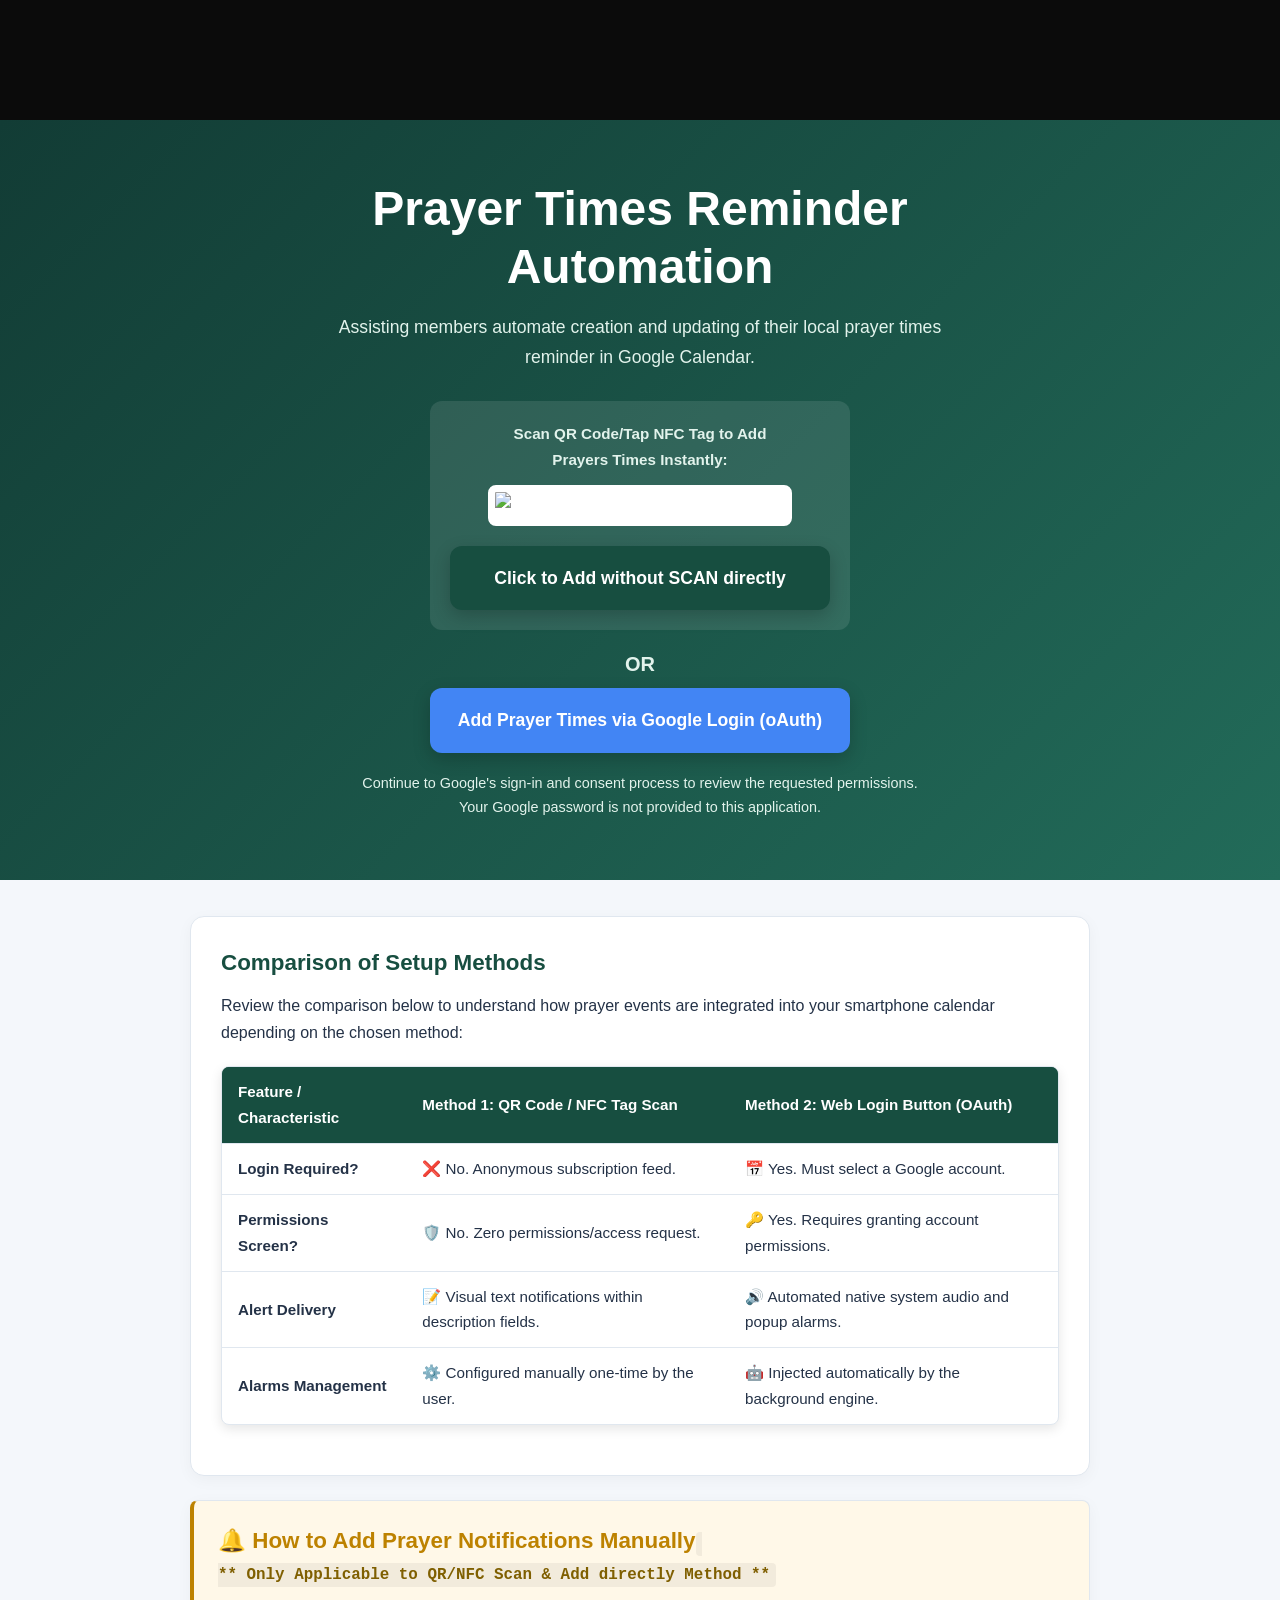
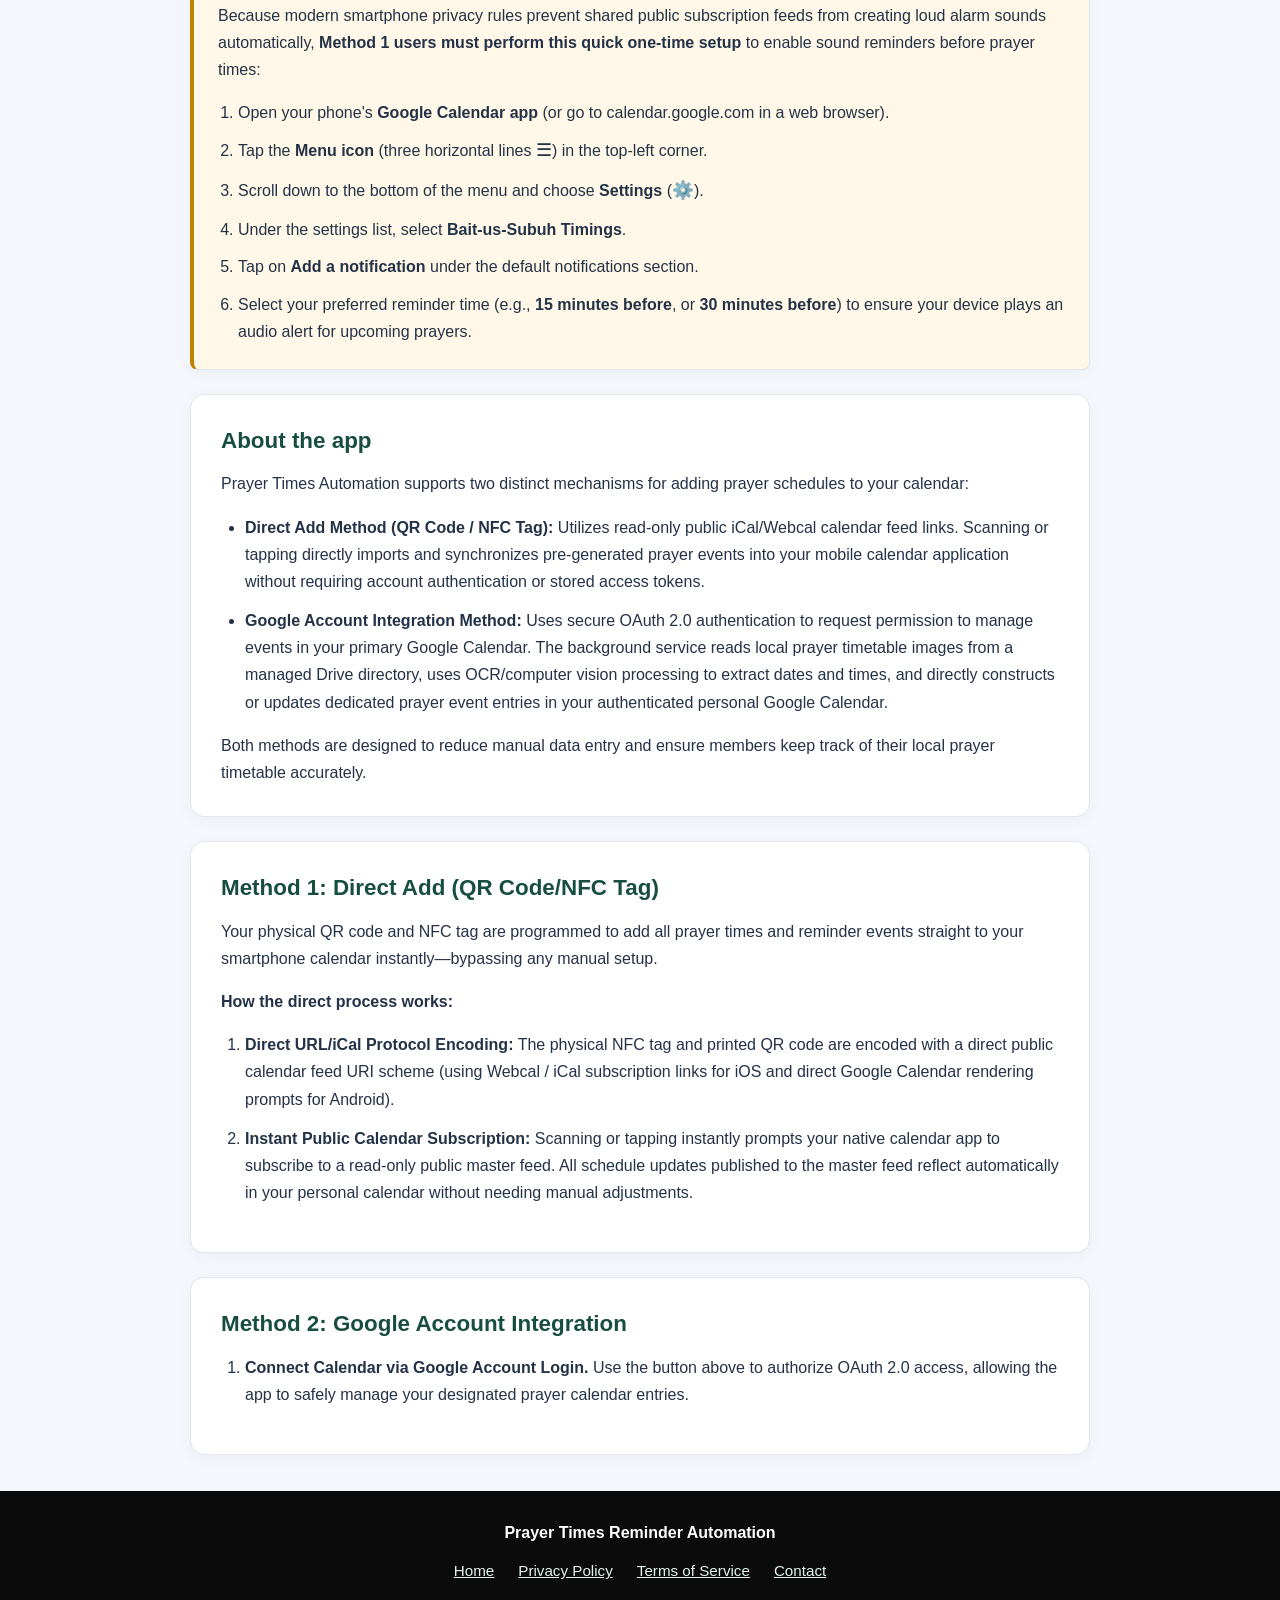
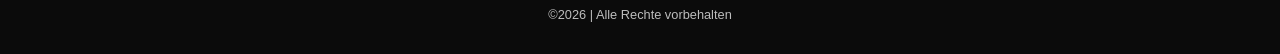
==== commit 727e9116: "Project Change Update" ====
--- a/index.html
+++ b/index.html
@@ -433,6 +433,59 @@
       font-family: monospace;
       font-size: 0.9em;
     }
+
+
+
+/* Mobile Responsive CSS Rules Context Embedded Directly */
+
+ .responsive-table th, 
+          .responsive-table td {
+            padding: 12px 16px;
+            border-bottom: 1px solid var(--border);
+          }
+          
+          /* Target smaller mobile screens dynamically */
+          @media (max-width: 600px) {
+            .responsive-table thead {
+              display: none; /* Hide wide header block rows on phones */
+            }
+            .responsive-table, 
+            .responsive-table tbody, 
+            .responsive-table tr, 
+            .responsive-table td {
+              display: block; /* Force elements to stack vertically */
+              width: 100%;
+            }
+            .responsive-table tr {
+              margin-bottom: 15px;
+              border: 1px solid var(--border);
+              border-radius: 8px;
+              background-color: #fafbfc;
+              padding: 8px 0;
+            }
+            .responsive-table tr:last-child {
+              margin-bottom: 0;
+            }
+            .responsive-table td {
+              text-align: left;
+              border-bottom: 1px solid #eef2f6;
+              padding: 8px 16px;
+            }
+            .responsive-table td:last-child {
+              border-bottom: none;
+            }
+            /* Insert custom labeling before cell items using pseudo data contexts */
+            .responsive-table td::before {
+              content: attr(data-label);
+              display: block;
+              font-weight: bold;
+              font-size: 0.85rem;
+              color: var(--muted);
+              text-transform: uppercase;
+              margin-bottom: 4px;
+            }
+          }
+
 
 
   </style>
@@ -521,34 +574,34 @@
         </p>
         
         <div class="table-container" style="width: 100%; overflow-x: auto; margin: 20px 0; border-radius: 8px; border: 1px solid var(--border);">
-          <table style="width: 100%; border-collapse: collapse; text-align: left; font-size: 0.95rem;">
+          <table class="responsive-table" style="width: 100%; border-collapse: collapse; text-align: left; font-size: 0.95rem;">
             <thead>
               <tr style="background-color: var(--green); color: white;">
-                <th style="padding: 12px 16px; font-weight: 600;">Feature / Characteristic</th>
-                <th style="padding: 12px 16px; font-weight: 600;">Method 1: QR Code / NFC Tag Scan</th>
-                <th style="padding: 12px 16px; font-weight: 600;">Method 2: Web Login Button (OAuth)</th>
+                <th style="font-weight: 600;">Feature / Characteristic</th>
+                <th style="font-weight: 600;">Method 1: QR Code / NFC Tag Scan</th>
+                <th style="font-weight: 600;">Method 2: Web Login Button (OAuth)</th>
               </tr>
             </thead>
             <tbody>
               <tr>
-                <td style="padding: 12px 16px; border-bottom: 1px solid var(--border);"><strong>Login Required?</strong></td>
-                <td style="padding: 12px 16px; border-bottom: 1px solid var(--border);">❌ No. Anonymous subscription feed.</td>
-                <td style="padding: 12px 16px; border-bottom: 1px solid var(--border);">📅 Yes. Must select a Google account.</td>
+                <td data-label="Feature"><strong>Login Required?</strong></td>
+                <td data-label="Method 1 (QR/NFC)">❌ No. Anonymous subscription feed.</td>
+                <td data-label="Method 2 (OAuth)">📅 Yes. Must select a Google account.</td>
               </tr>
               <tr>
-                <td style="padding: 12px 16px; border-bottom: 1px solid var(--border);"><strong>Permissions Screen?</strong></td>
-                <td style="padding: 12px 16px; border-bottom: 1px solid var(--border);">🛡️ No. Zero permissions/access request.</td>
-                <td style="padding: 12px 16px; border-bottom: 1px solid var(--border);">🔑 Yes. Requires granting account permissions.</td>
+                <td data-label="Feature"><strong>Permissions Screen?</strong></td>
+                <td data-label="Method 1 (QR/NFC)">🛡️ No. Zero permissions/access request.</td>
+                <td data-label="Method 2 (OAuth)">🔑 Yes. Requires granting account permissions.</td>
               </tr>
               <tr>
-                <td style="padding: 12px 16px; border-bottom: 1px solid var(--border);"><strong>Alert Delivery Mechanism</strong></td>
-                <td style="padding: 12px 16px; border-bottom: 1px solid var(--border);">📝 Visual text notifications within description fields.</td>
-                <td style="padding: 12px 16px; border-bottom: 1px solid var(--border);">🔊 Automated native system audio and popup alarms.</td>
+                <td data-label="Feature"><strong>Alert Delivery</strong></td>
+                <td data-label="Method 1 (QR/NFC)">📝 Visual text notifications within description fields.</td>
+                <td data-label="Method 2 (OAuth)">🔊 Automated native system audio and popup alarms.</td>
               </tr>
               <tr>
-                <td style="padding: 12px 16px; border-bottom: 1px solid var(--border);"><strong>How Alarms Are Managed</strong></td>
-                <td style="padding: 12px 16px; border-bottom: 1px solid var(--border);">⚙️ Configured manually one-time by the member.</td>
-                <td style="padding: 12px 16px; border-bottom: 1px solid var(--border);">🤖 Injected automatically by the background engine.</td>
+                <td data-label="Feature"><strong>Alarms Management</strong></td>
+                <td data-label="Method 1 (QR/NFC)">⚙️ Configured manually one-time by the user.</td>
+                <td data-label="Method 2 (OAuth)">🤖 Injected automatically by the background engine.</td>
               </tr>
             </tbody>
           </table>
@@ -583,9 +636,30 @@
         </ol>
       </section>
 
+
+            <!-- ABOUT THE APP SECTION -->
+      <section class="info-card" aria-labelledby="about-title">
+        <h2 id="about-title">About the app</h2>
+        <p>
+          Prayer Times Automation supports two distinct mechanisms for adding prayer schedules to your calendar:
+        </p>
+        <ul>
+          <li>
+            <strong>Direct Add Method (QR Code / NFC Tag):</strong> Utilizes read-only public iCal/Webcal calendar feed links. Scanning or tapping directly imports and synchronizes pre-generated prayer events into your mobile calendar application without requiring account authentication or stored access tokens.
+          </li>
+          <li>
+            <strong>Google Account Integration Method:</strong> Uses secure OAuth 2.0 authentication to request permission to manage events in your primary Google Calendar. The background service reads local prayer timetable images from a managed Drive directory, uses OCR/computer vision processing to extract dates and times, and directly constructs or updates dedicated prayer event entries in your authenticated personal Google Calendar.
+          </li>
+        </ul>
+        <p>
+          Both methods are designed to reduce manual data entry and ensure members keep track of their local prayer timetable accurately.
+        </p>
+      </section>
+
+
       <!-- MASTER CALENDAR DIRECT QR CODE & NFC TAG EXPLANATION -->
       <section class="info-card" aria-labelledby="nfc-qr-title">
-        <h2 id="nfc-qr-title">Direct Master Calendar QR Code & NFC Tag (Method 1)</h2>
+        <h2 id="nfc-qr-title">Method 1: Direct Add (QR Code/NFC Tag)</h2>
         <p>
           Your physical QR code and NFC tag are programmed to add all prayer times and reminder events straight to your smartphone calendar instantly—bypassing any manual setup.
         </p>
@@ -605,7 +679,7 @@
 
       <!-- HOW IT WORKS SECTION (METHOD 2) -->
       <section class="info-card" aria-labelledby="how-title">
-        <h2 id="how-title">How the Google Account Integration Works (Method 2)</h2>
+        <h2 id="how-title">Method 2: Google Account Integration</h2>
         <ol>
           <li>
             <strong>Connect Calendar via Google Account Login.</strong>
@@ -615,24 +689,7 @@
       </section>
 
 
-      <!-- ABOUT THE APP SECTION -->
-      <section class="info-card" aria-labelledby="about-title">
-        <h2 id="about-title">About the app</h2>
-        <p>
-          Prayer Times Automation supports two distinct mechanisms for adding prayer schedules to your calendar:
-        </p>
-        <ul>
-          <li>
-            <strong>Direct Add Method (QR Code / NFC Tag):</strong> Utilizes read-only public iCal/Webcal calendar feed links. Scanning or tapping directly imports and synchronizes pre-generated prayer events into your mobile calendar application without requiring account authentication or stored access tokens.
-          </li>
-          <li>
-            <strong>Google Account Integration Method:</strong> Uses secure OAuth 2.0 authentication to request permission to manage events in your primary Google Calendar. The background service reads local prayer timetable images from a managed Drive directory, uses OCR/computer vision processing to extract dates and times, and directly constructs or updates dedicated prayer event entries in your authenticated personal Google Calendar.
-          </li>
-        </ul>
-        <p>
-          Both methods are designed to reduce manual data entry and ensure members keep track of their local prayer timetable accurately.
-        </p>
-      </section>
+
 
       
     </div>
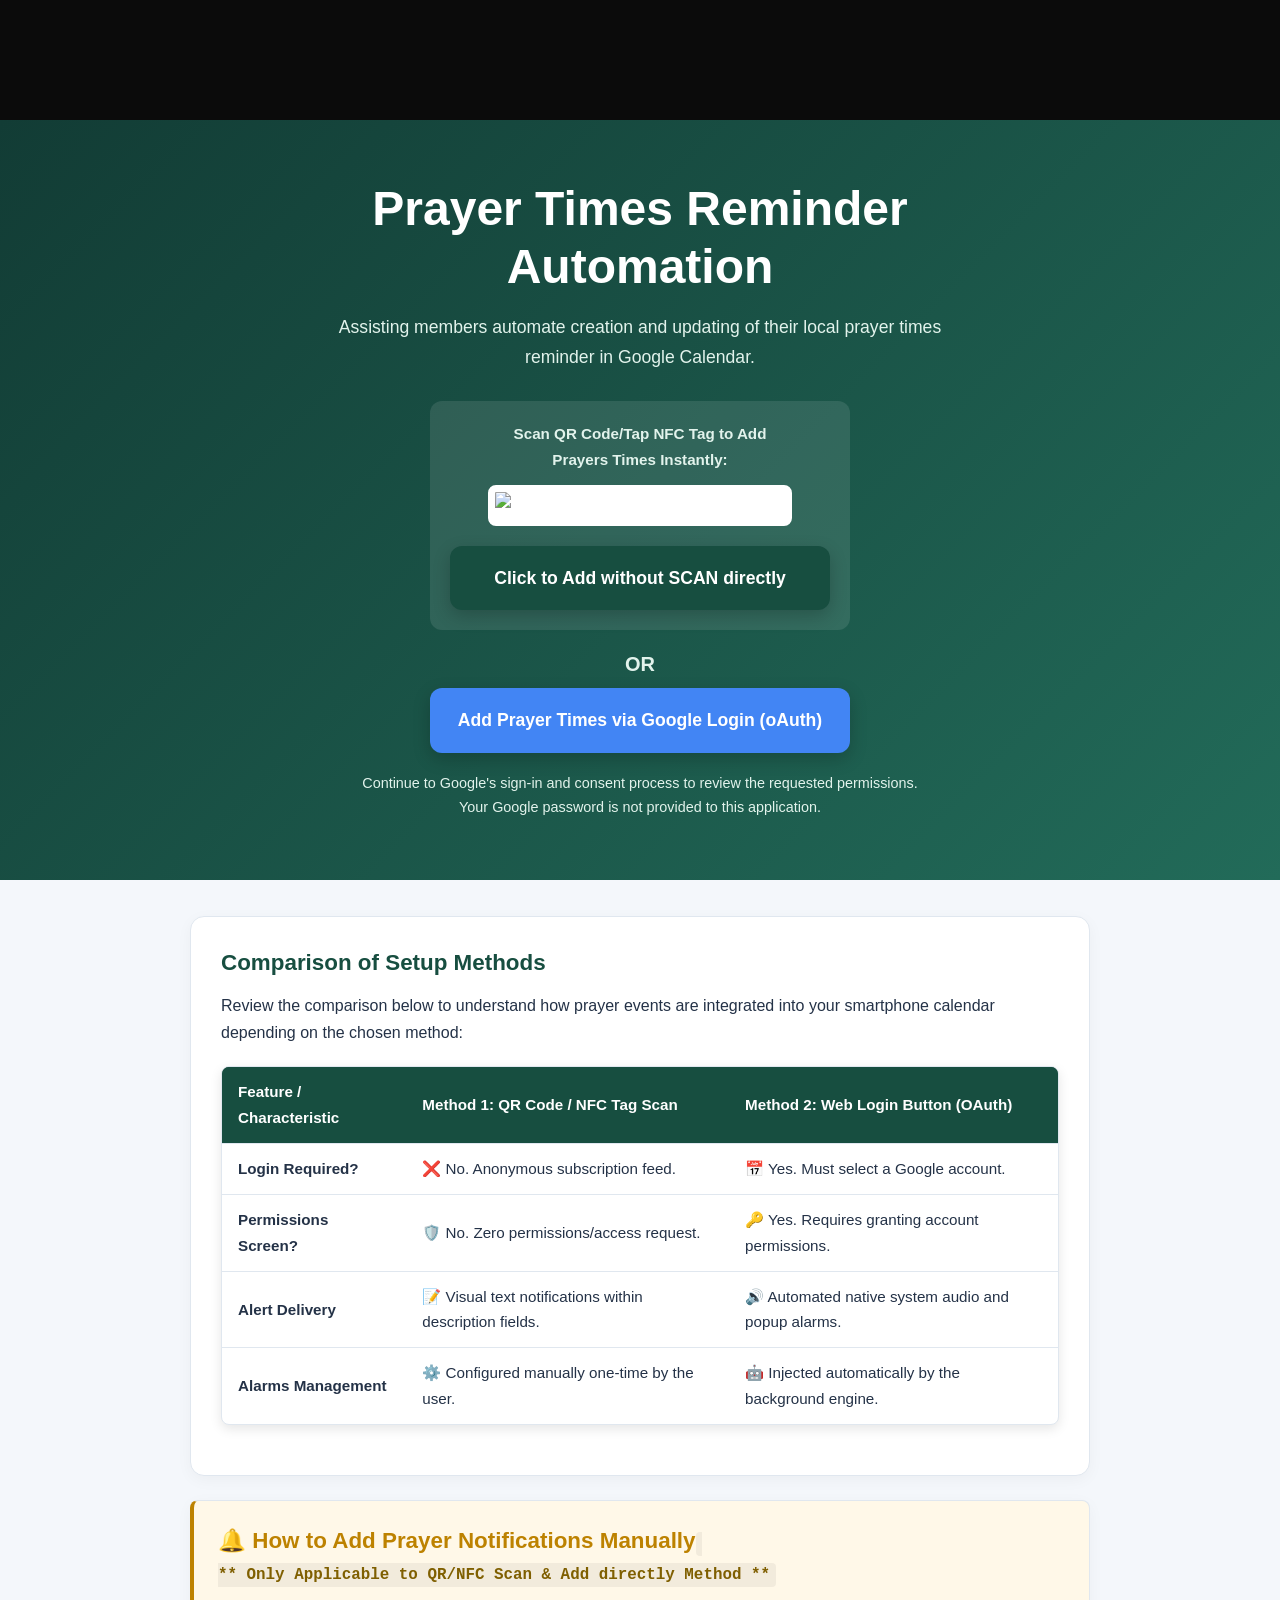
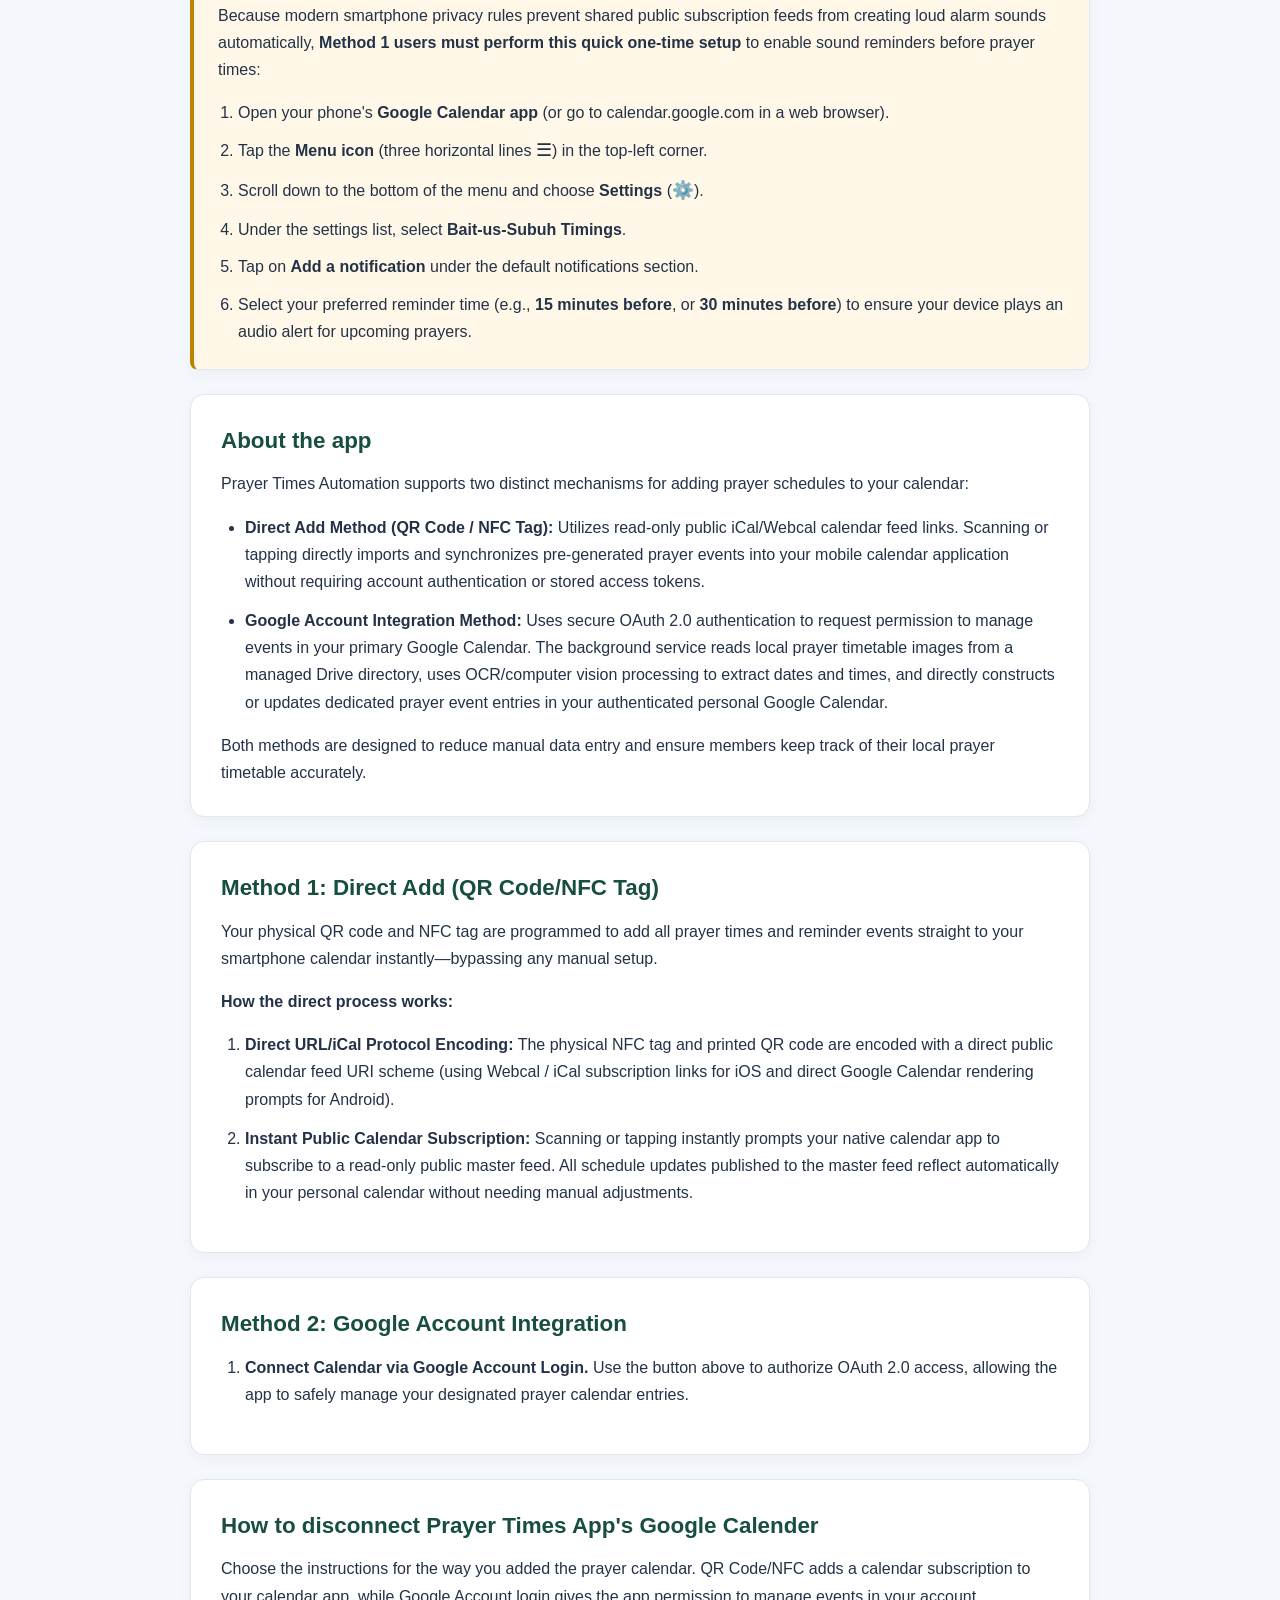
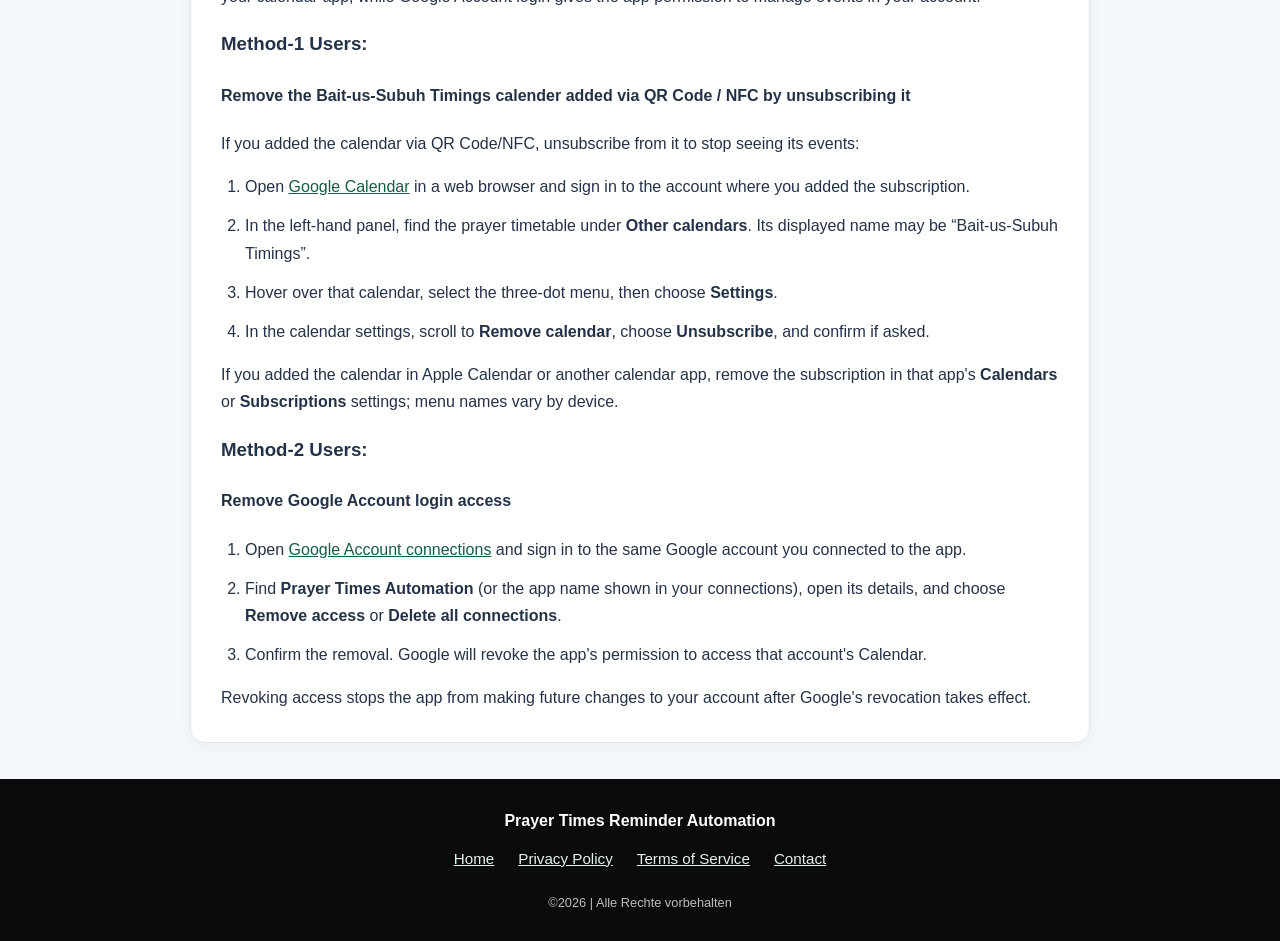
==== commit aa3f9fa9: "Project Changes Updated" ====
--- a/index.html
+++ b/index.html
@@ -688,8 +688,50 @@
         </ol>
       </section>
 
-
-
+      <!-- HOW TO DISCONNECT OR UNSUBSCRIBE -->
+      <section class="info-card" aria-labelledby="stop-using-title">
+        <h2 id="stop-using-title">How to disconnect Prayer Times App's Google Calender</h2>
+          Choose the instructions for the way you added the prayer calendar. QR Code/NFC adds a calendar subscription to your calendar app, while Google Account login gives the app permission to manage events in your account.
+        </p>
+
+        <h3>Method-1 Users:</h3><h4>Remove the Bait-us-Subuh Timings  calender added via QR Code / NFC by unsubscribing it </h3>
+        <p>
+          If you added the calendar via QR Code/NFC, unsubscribe from it to stop seeing its events:
+        </p>
+        <ol>
+          <li>
+            Open <a href="https://calendar.google.com/" target="_blank" rel="noopener noreferrer">Google Calendar</a> in a web browser and sign in to the account where you added the subscription.
+          </li>
+          <li>
+            In the left-hand panel, find the prayer timetable under <strong>Other calendars</strong>. Its displayed name may be “Bait-us-Subuh Timings”.
+          </li>
+          <li>
+            Hover over that calendar, select the three-dot menu, then choose <strong>Settings</strong>.
+          </li>
+          <li>
+            In the calendar settings, scroll to <strong>Remove calendar</strong>, choose <strong>Unsubscribe</strong>, and confirm if asked.
+          </li>
+        </ol>
+        <p>
+          If you added the calendar in Apple Calendar or another calendar app, remove the subscription in that app's <strong>Calendars</strong> or <strong>Subscriptions</strong> settings; menu names vary by device.
+        </p>
+
+        <h3>Method-2 Users:</h3><h4> Remove Google Account login access</h4>
+        <ol>
+          <li>
+            Open <a href="https://myaccount.google.com/connections" target="_blank" rel="noopener noreferrer">Google Account connections</a> and sign in to the same Google account you connected to the app.
+          </li>
+          <li>
+            Find <strong>Prayer Times Automation</strong> (or the app name shown in your connections), open its details, and choose <strong>Remove access</strong> or <strong>Delete all connections</strong>.
+          </li>
+          <li>
+            Confirm the removal. Google will revoke the app's permission to access that account's Calendar.
+          </li>
+        </ol>
+        <p>
+          Revoking access stops the app from making future changes to your account after Google's revocation takes effect. 
+        </p>
+      </section>
 
       
     </div>
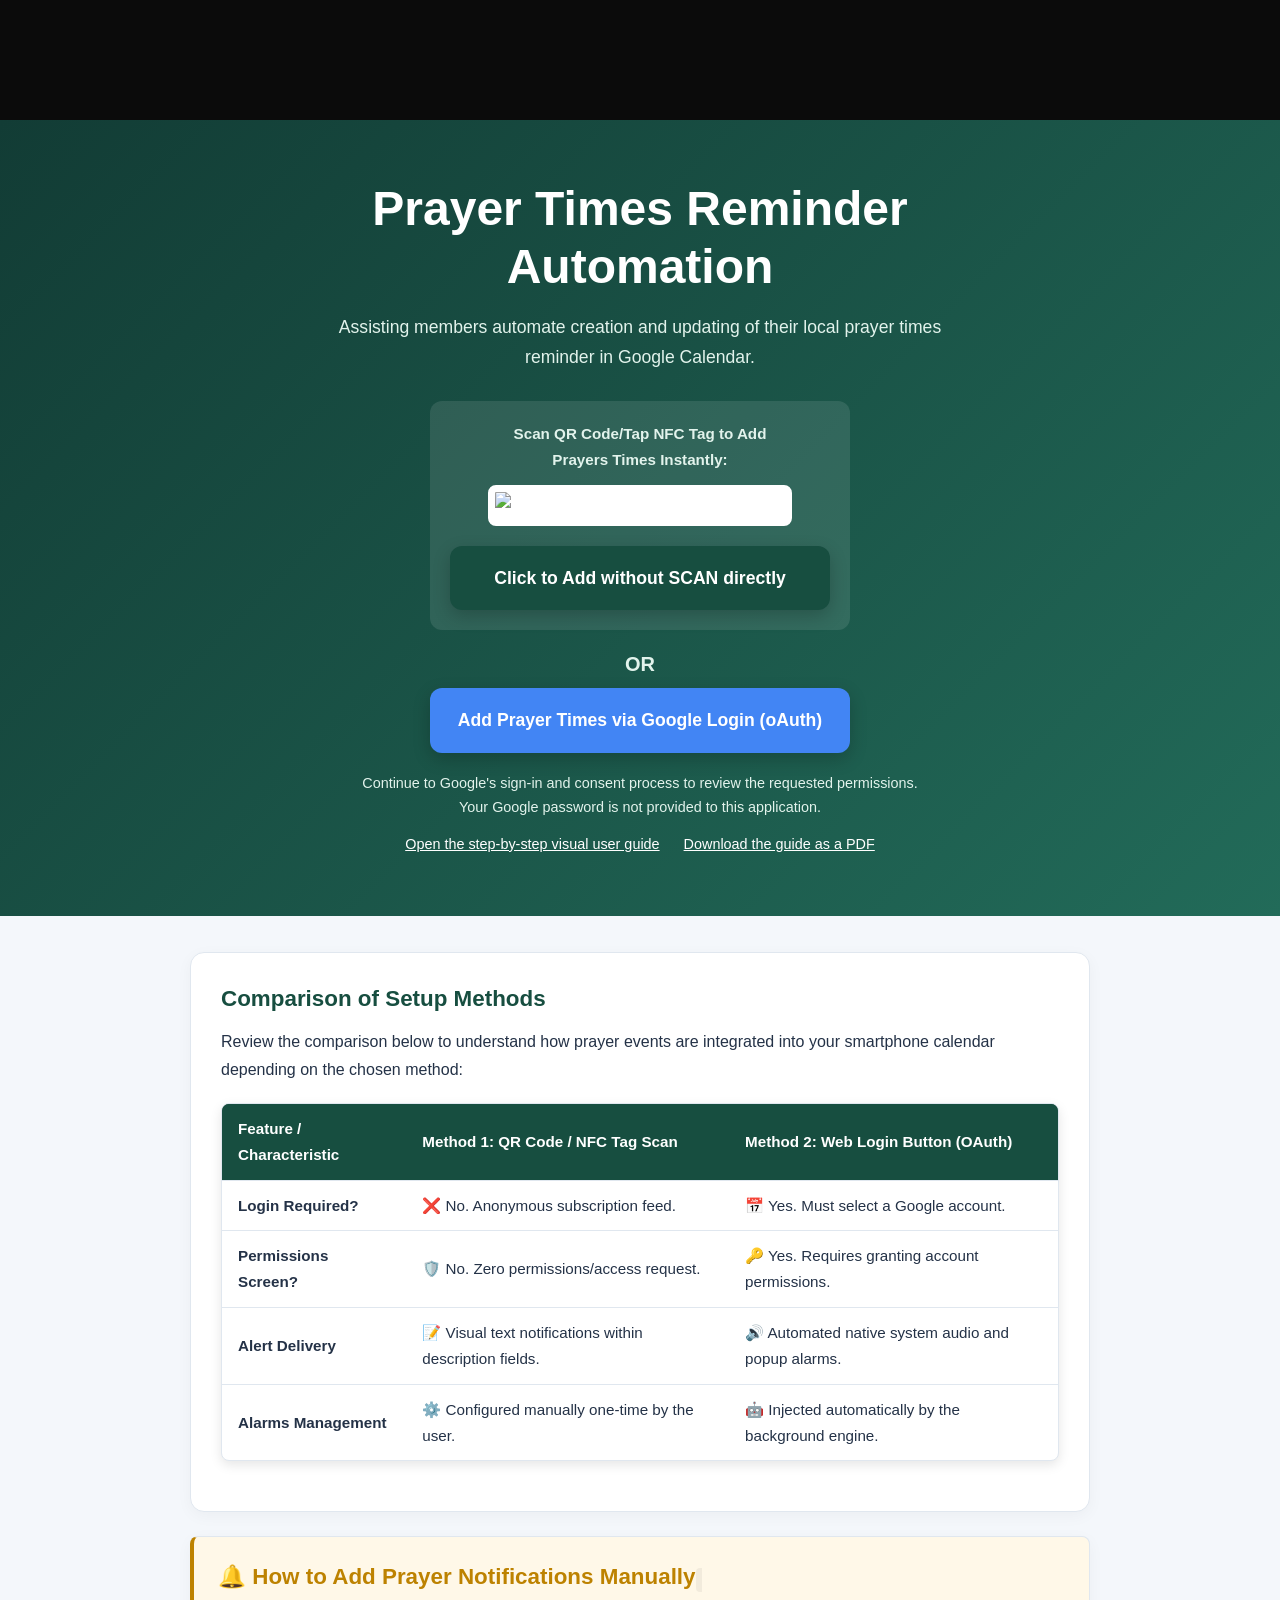
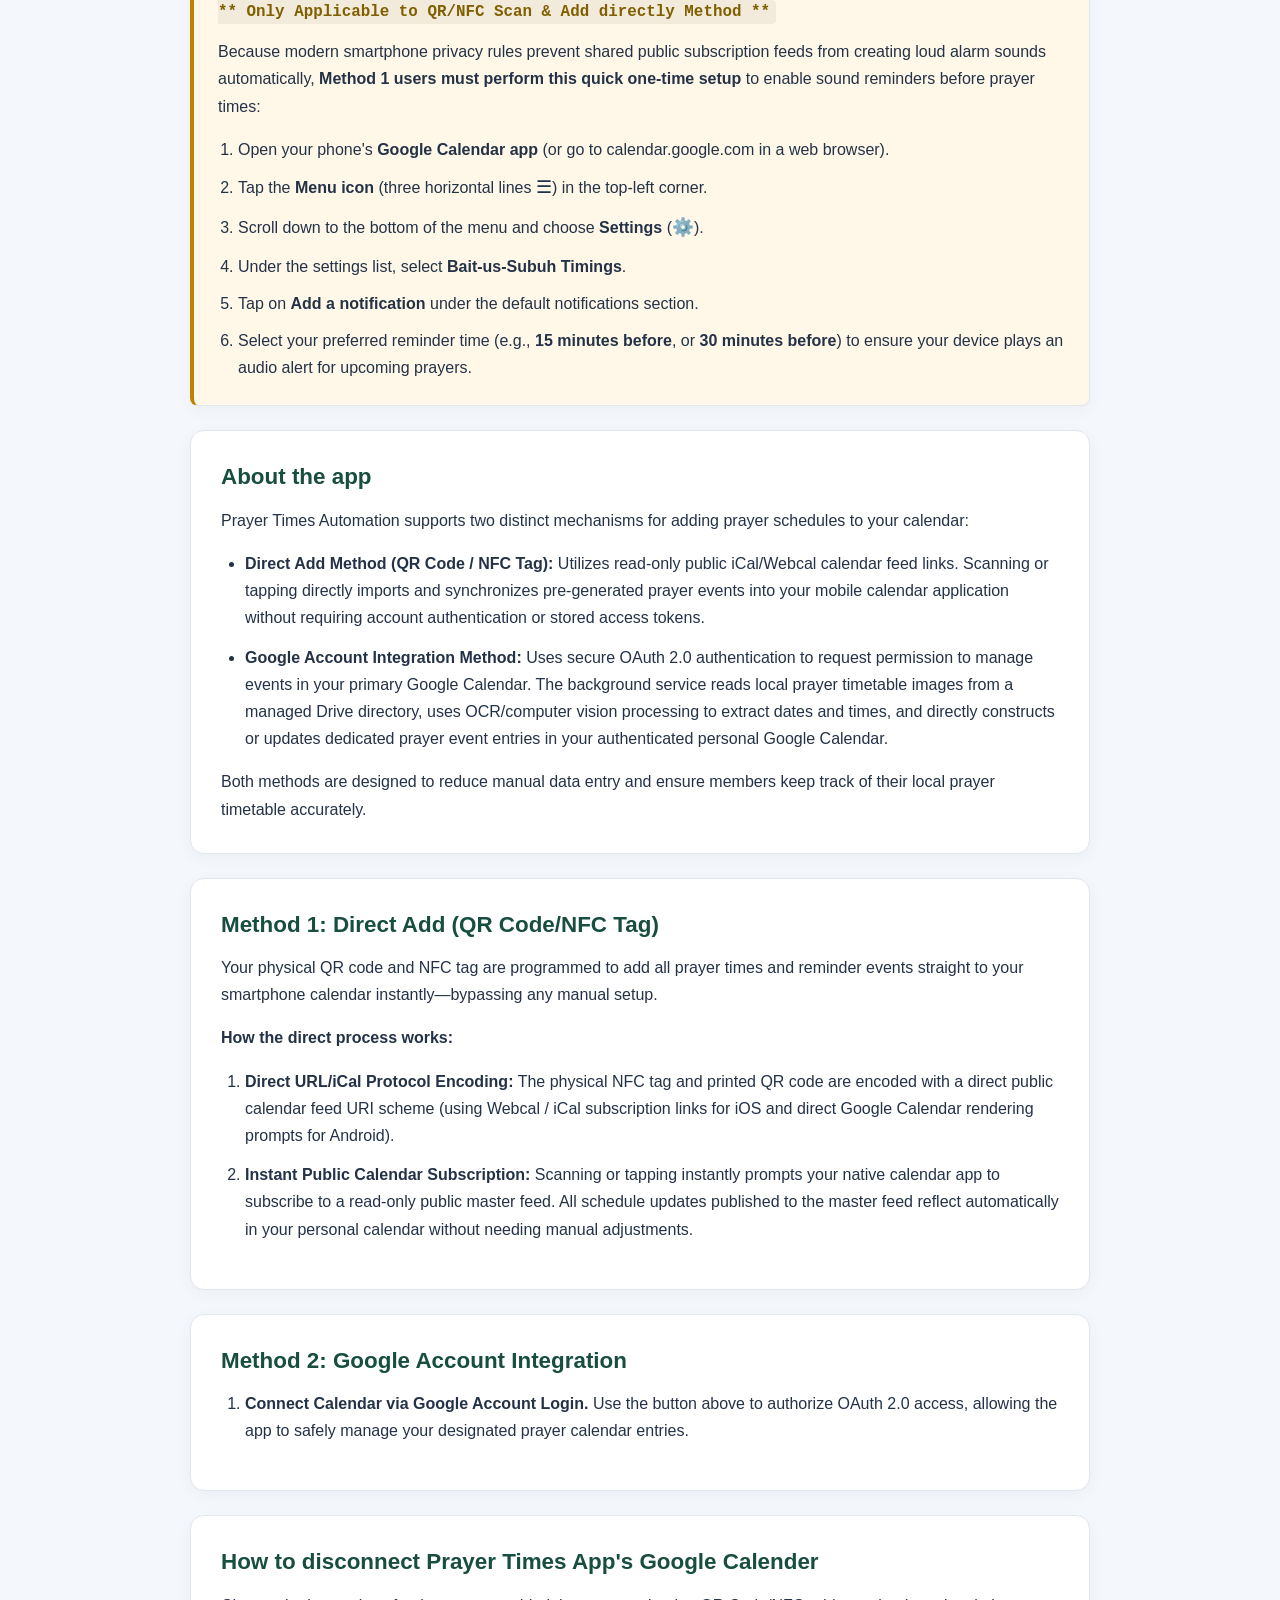
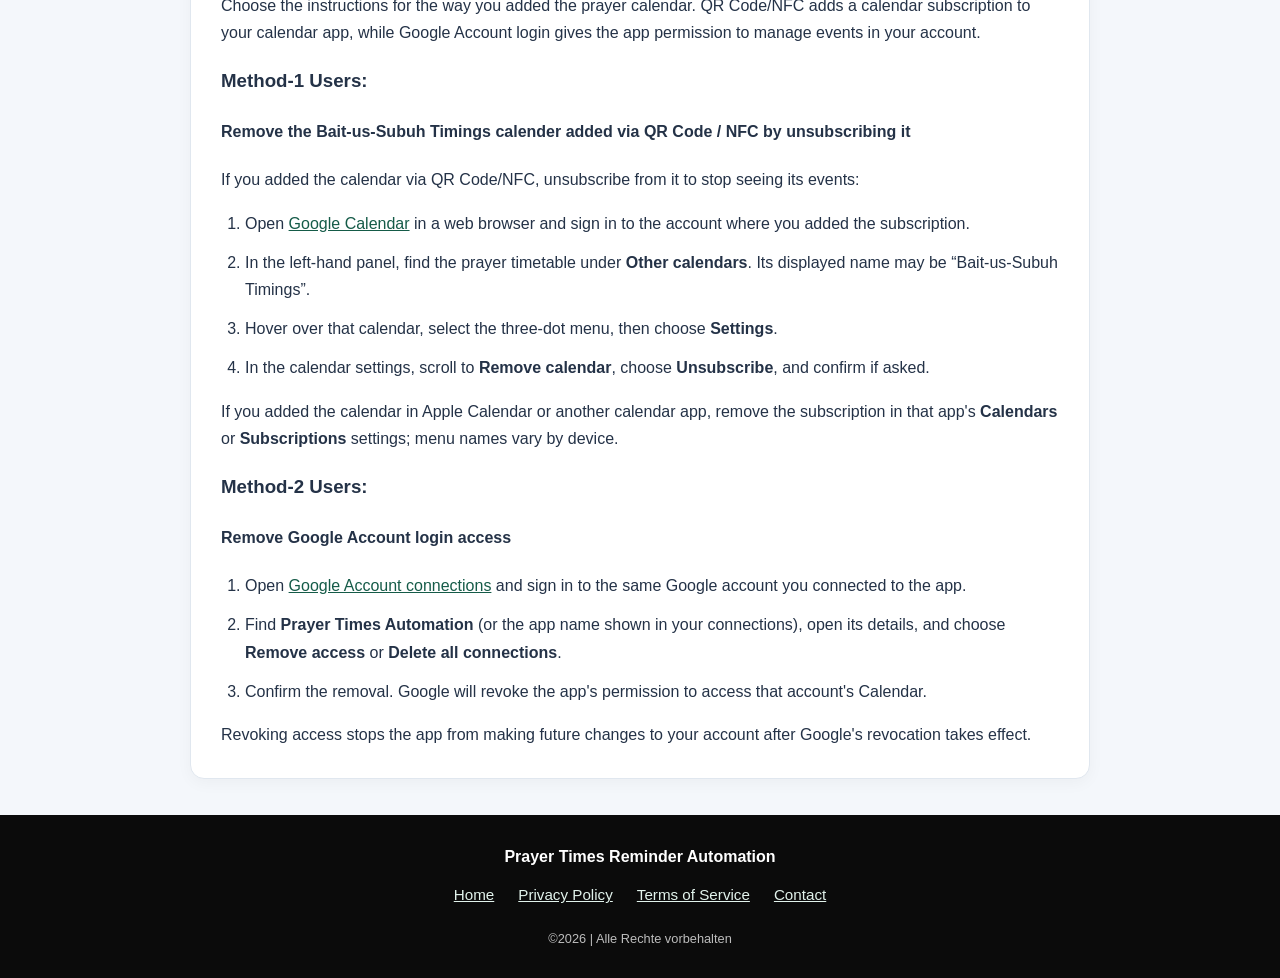
==== commit db6d2770: "Project Changes Updated" ====
--- a/index.html
+++ b/index.html
@@ -559,6 +559,10 @@
           the requested permissions. Your Google password is not
           provided to this application.
         </p>
+        <p class="hero-links" aria-label="User guide downloads">
+          <a href="prayer_times_visual_guide.html">Open the step-by-step visual user guide</a>
+          <a href="prayer_times_visual_guide.pdf">Download the guide as a PDF</a>
+        </p>
       </div>
     </section>
 
